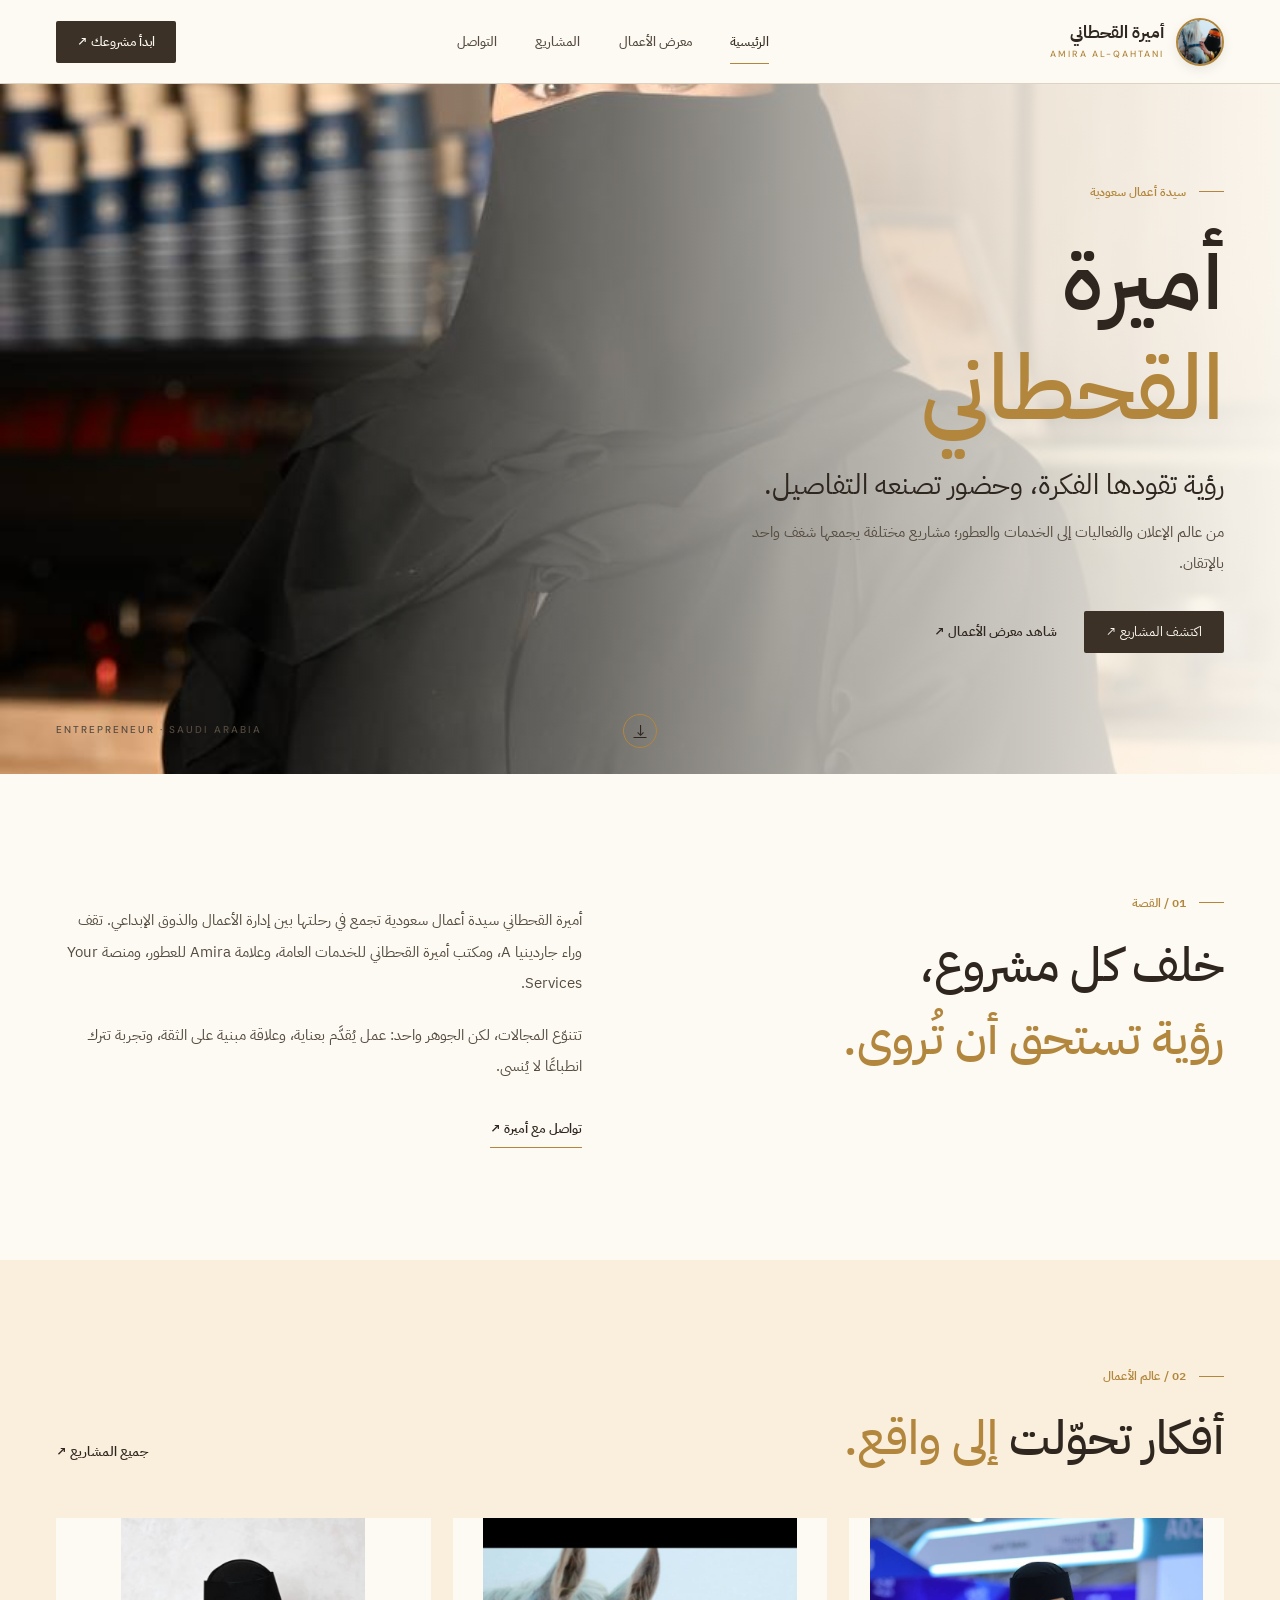
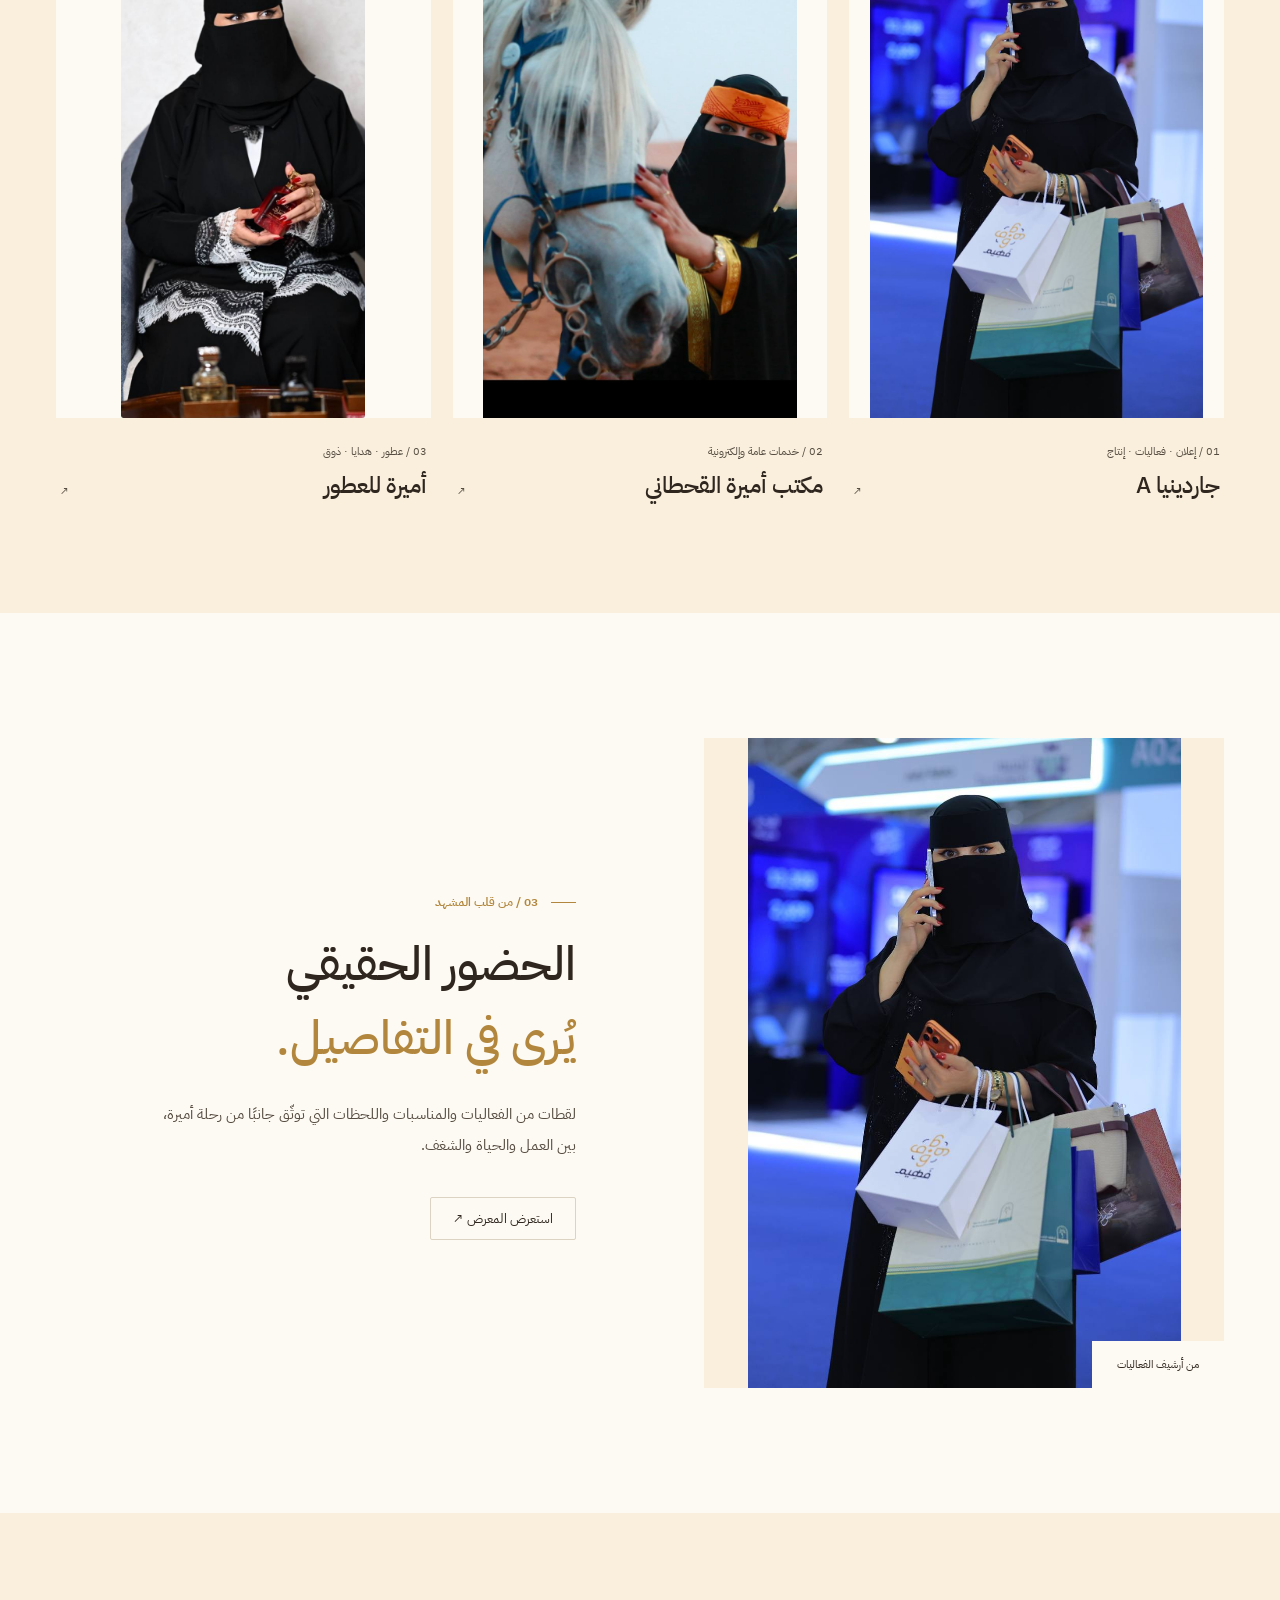
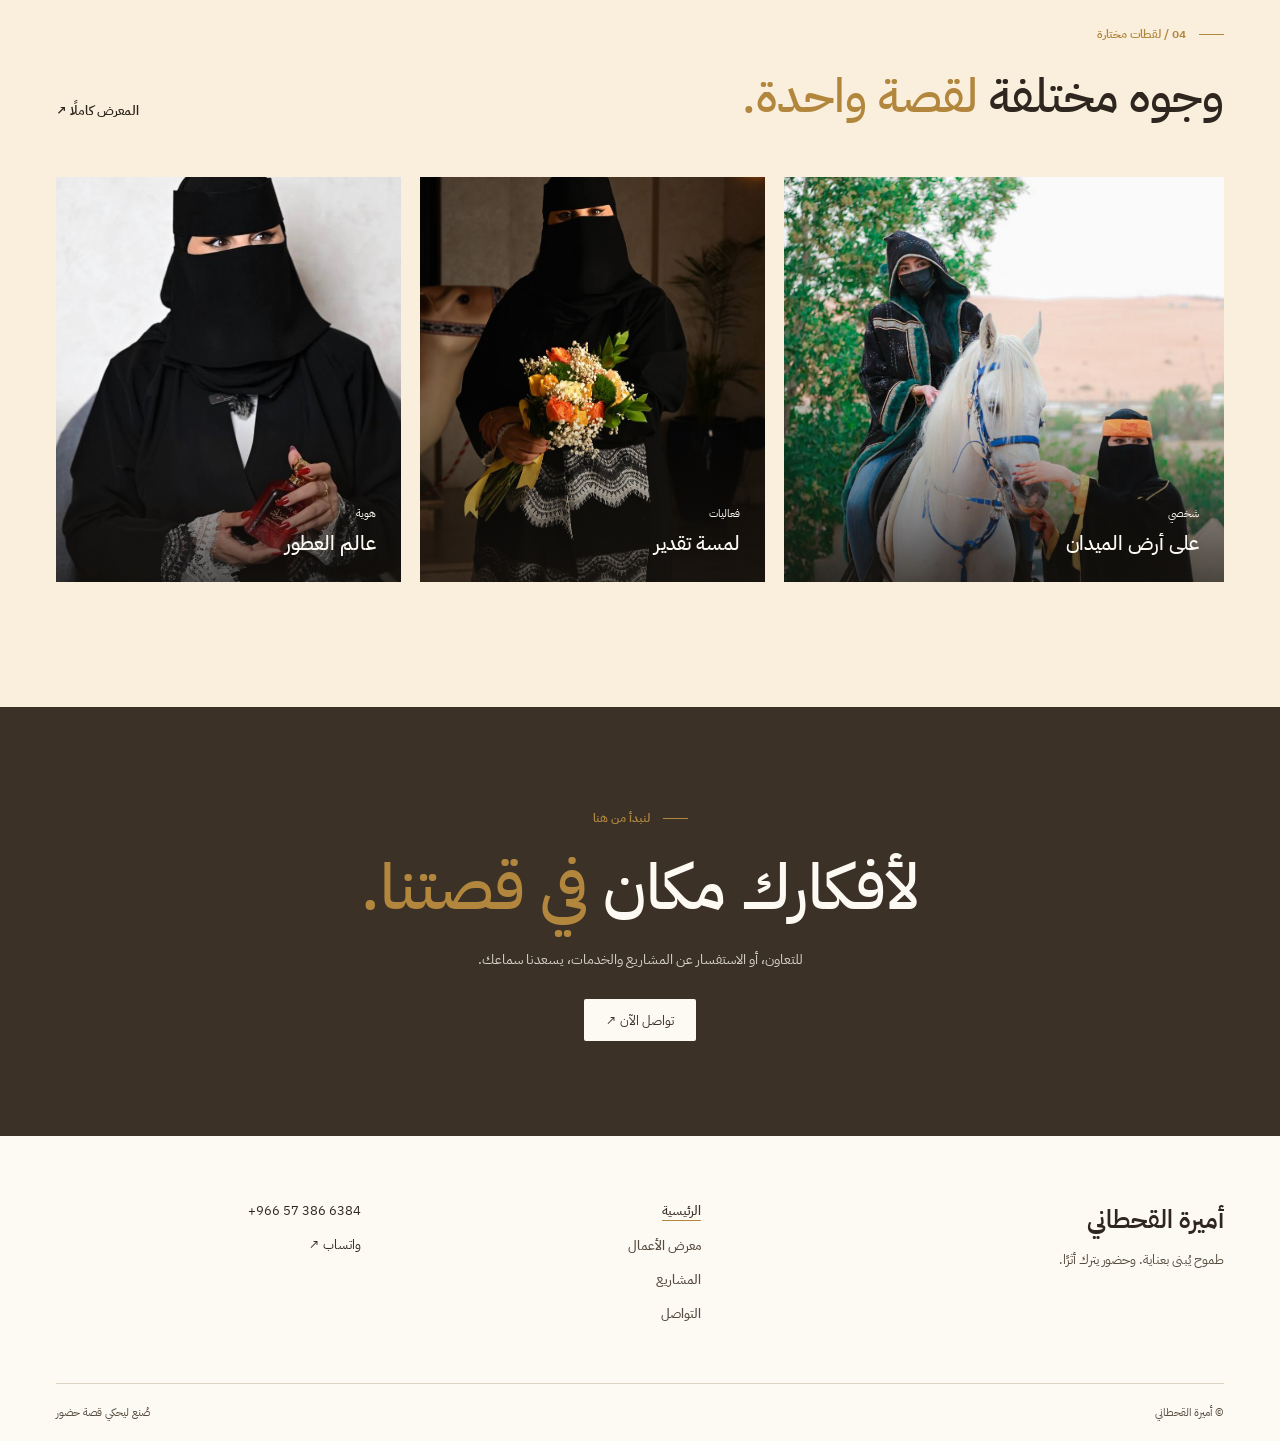
==== index.html @ 099557cc "Add files via upload" ====
<!doctype html>
<html lang="ar" dir="rtl">
 <head>
    <meta charset="utf-8">
    <meta name="viewport" content="width=device-width,initial-scale=1">
    <title>سيدة أعمال سعودية | أميرة القحطاني</title>
    <meta name="description" content="تعرّف على أميرة القحطاني ومشاريعها ومعرض أعمالها.">
    
    <!-- Open Graph / Social Media Preview Image -->
    <meta property="og:image" content="media/5911529966619268095_121.jpg">
    <meta property="og:title" content="سيدة أعمال سعودية | أميرة القحطاني">
    <meta property="og:description" content="تعرّف على أميرة القحطاني ومشاريعها ومعرض أعمالها.">
    <meta property="og:type" content="website">
    
    <!-- Twitter Card Image -->
    <meta name="twitter:card" content="summary_large_image">
    <meta name="twitter:image" content="media/5911529966619268095_121.jpg">

    <link rel="preconnect" href="https://fonts.googleapis.com">
    <link rel="preconnect" href="https://fonts.gstatic.com" crossorigin>
    <link href="https://fonts.googleapis.com/css2?family=DM+Sans:wght@400;500;600;700&family=IBM+Plex+Sans+Arabic:wght@300;400;500;600;700&display=swap" rel="stylesheet">
    <link rel="stylesheet" href="styles.css">
    <script defer src="script.js"></script>
  </head>
  <body>
    <div class="site-shell">
      <header class="site-header">
        <div class="site-header-inner wrap">
          <a class="identity" href="index.html">
            <span class="identity-photo">
              <img src="media/5911529966619268092_121.jpg" alt="أميرة القحطاني">
            </span>
            <span class="identity-name">أميرة القحطاني<small>AMIRA AL-QAHTANI</small>
            </span>
          </a>
          <nav class="desktop-nav">
            <a href="index.html" class="nav-active">الرئيسية</a>
            <a href="gallery.html" class="">معرض الأعمال</a>
            <a href="ventures.html" class="">المشاريع</a>
            <a href="contact.html" class="">التواصل</a>
          </nav>
          <a class="btn header-contact" href="contact.html">ابدأ مشروعك ↗</a>
          <button class="menu-button" aria-label="فتح القائمة">☰</button>
        </div>
        <nav class="mobile-nav">
          <a href="index.html" class="nav-active">الرئيسية</a>
          <a href="gallery.html" class="">معرض الأعمال</a>
          <a href="ventures.html" class="">المشاريع</a>
          <a href="contact.html" class="">التواصل</a>
        </nav>
      </header>
      <main>
        <section class="hero" style="background-image:linear-gradient(270deg,var(--hero-wash) 0%,var(--hero-wash-mid) 38%,transparent 78%),url('media/5911529966619268095_121.jpg');--mobile-hero-image:url('media/5911529966619268095_121.jpg')">
          <div class="wrap hero-inner">
            <div class="hero-copy">
              <span class="eyebrow">
                <span class="eyebrow-line">
                </span>سيدة أعمال سعودية</span>
                <h1>أميرة<br>
                <em>القحطاني</em>
              </h1>
              <p class="hero-intro">رؤية تقودها الفكرة، وحضور تصنعه التفاصيل.</p>
              <p class="hero-sub">من عالم الإعلان والفعاليات إلى الخدمات والعطور؛ مشاريع مختلفة يجمعها شغف واحد بالإتقان.</p>
              <div class="hero-actions">
                <a class="btn" href="ventures.html">اكتشف المشاريع ↗</a>
                <a class="text-link" href="gallery.html">شاهد معرض الأعمال ↗</a>
              </div>
            </div>
            <span class="hero-aside">ENTREPRENEUR · SAUDI ARABIA</span>
          </div>
          <a class="hero-scroll" href="#about">↓</a>
        </section>
        <section class="intro-section" id="about">
          <div class="wrap intro-grid">
            <div>
              <span class="eyebrow">
                <span class="eyebrow-line">
                </span>01 / القصة</span>
                <h2>خلف كل مشروع،<br>
                <em>رؤية تستحق أن تُروى.</em>
              </h2>
            </div>
            <div class="intro-text">
              <p>أميرة القحطاني سيدة أعمال سعودية تجمع في رحلتها بين إدارة الأعمال والذوق الإبداعي. تقف وراء جاردينيا A، ومكتب أميرة القحطاني للخدمات العامة، وعلامة Amira للعطور، ومنصة Your Services.</p>
              <p>تتنوّع المجالات، لكن الجوهر واحد: عمل يُقدَّم بعناية، وعلاقة مبنية على الثقة، وتجربة تترك انطباعًا لا يُنسى.</p>
              <a class="underlined-link" href="contact.html">تواصل مع أميرة ↗</a>
            </div>
          </div>
        </section>
        <section class="ventures-section">
          <div class="wrap">
            <div class="section-heading">
              <div>
                <span class="eyebrow">
                  <span class="eyebrow-line">
                  </span>02 / عالم الأعمال</span>
                  <h2>أفكار تحوّلت <em>إلى واقع.</em>
                  </h2>
                </div>
                <a class="text-link" href="ventures.html">جميع المشاريع ↗</a>
              </div>
              <div class="venture-grid">
                <a href="ventures.html#gardenia" class="venture-tile">
                  <div class="venture-image">
                    <img src="media/5911529966619268096_121.jpg" alt="جاردينيا A">
                  </div>
                  <div class="venture-info">
                    <span>01 / إعلان · فعاليات · إنتاج</span>
                    <h3>جاردينيا A</h3>
                    <span style="position:absolute;left:4px;bottom:3px">↗</span>
                  </div>
                </a>
                <a href="ventures.html#office" class="venture-tile">
                  <div class="venture-image">
                    <img src="media/5911529966619268092_121.jpg" alt="مكتب أميرة القحطاني">
                  </div>
                  <div class="venture-info">
                    <span>02 / خدمات عامة وإلكترونية</span>
                    <h3>مكتب أميرة القحطاني</h3>
                    <span style="position:absolute;left:4px;bottom:3px">↗</span>
                  </div>
                </a>
                <a href="ventures.html#perfume" class="venture-tile">
                  <div class="venture-image">
                    <img src="media/5911529966619268102_121.jpg" alt="أميرة للعطور">
                  </div>
                  <div class="venture-info">
                    <span>03 / عطور · هدايا · ذوق</span>
                    <h3>أميرة للعطور</h3>
                    <span style="position:absolute;left:4px;bottom:3px">↗</span>
                  </div>
                </a>
              </div>
            </div>
          </section>
          <section class="feature-section">
            <div class="wrap feature-grid">
              <div class="feature-image">
                <img src="media/5911529966619268096_121.jpg" alt="أميرة في إحدى الفعاليات">
                <span class="photo-label">من أرشيف الفعاليات</span>
              </div>
              <div class="feature-copy">
                <span class="eyebrow">
                  <span class="eyebrow-line">
                  </span>03 / من قلب المشهد</span>
                  <h2>الحضور الحقيقي<br>
                  <em>يُرى في التفاصيل.</em>
                </h2>
                <p>لقطات من الفعاليات والمناسبات واللحظات التي توثّق جانبًا من رحلة أميرة، بين العمل والحياة والشغف.</p>
                <a class="btn btn-outline" href="gallery.html">استعرض المعرض ↗</a>
              </div>
            </div>
          </section>
          <section class="moments-section">
            <div class="wrap">
              <div class="section-heading">
                <div>
                  <span class="eyebrow">
                    <span class="eyebrow-line">
                    </span>04 / لقطات مختارة</span>
                    <h2>وجوه مختلفة <em>لقصة واحدة.</em>
                    </h2>
                  </div>
                  <a class="text-link" href="gallery.html">المعرض كاملًا ↗</a>
                </div>
                <div class="moments-grid">
                  <a class="moment moment-0" href="gallery.html">
                    <img src="media/5911529966619268093_121.jpg" alt="على أرض الميدان">
                    <div>
                      <span>شخصي</span>
                      <h3>على أرض الميدان</h3>
                    </div>
                  </a>
                  <a class="moment moment-1" href="gallery.html">
                    <img src="media/5911529966619268098_121.jpg" alt="لمسة تقدير">
                    <div>
                      <span>فعاليات</span>
                      <h3>لمسة تقدير</h3>
                    </div>
                  </a>
                  <a class="moment moment-2" href="gallery.html">
                    <img src="media/5911529966619268102_121.jpg" alt="عالم العطور">
                    <div>
                      <span>هوية</span>
                      <h3>عالم العطور</h3>
                    </div>
                  </a>
                </div>
              </div>
            </section>
            <section class="closing-band">
              <div class="wrap closing-content">
                <span class="eyebrow">
                  <span class="eyebrow-line">
                  </span>لنبدأ من هنا</span>
                  <h2>لأفكارك مكان <em>في قصتنا.</em>
                  </h2>
                  <p>للتعاون، أو الاستفسار عن المشاريع والخدمات، يسعدنا سماعك.</p>
                  <a class="btn" href="contact.html">تواصل الآن ↗</a>
                </div>
              </section>
            </main>
            <footer class="site-footer">
              <div class="wrap footer-inner">
                <div>
                  <a href="index.html" class="footer-name">أميرة القحطاني</a>
                  <p>طموح يُبنى بعناية. وحضور يترك أثرًا.</p>
                </div>
                <div class="footer-links">
                  <a href="index.html" class="nav-active">الرئيسية</a>
                  <a href="gallery.html" class="">معرض الأعمال</a>
                  <a href="ventures.html" class="">المشاريع</a>
                  <a href="contact.html" class="">التواصل</a>
                </div>
                <div class="footer-contact">
                  <a href="tel:+966573866384" dir="ltr">+966 57 386 6384</a>
                  <a href="https://wa.me/966573866384">واتساب ↗</a>
                </div>
              </div>
              <div class="wrap footer-bottom">
                <span>© أميرة القحطاني</span>
                <span>صُنع ليحكي قصة حضور</span>
              </div>
            </footer>
          </div>
        </body>
      </html>
---- styles.css ----
:root { --font-sans: "IBM Plex Sans Arabic", sans-serif; --font-latin: "DM Sans", sans-serif; --color-border: var(--border); --color-background: var(--background); --color-foreground: var(--foreground); }
:root {
  --radius: 0.25rem;
  --ivory: oklch(0.985 0.01 85);
  --sand: oklch(0.955 0.027 84);
  --ink-soft: oklch(0.42 0.022 70);
  --gold: oklch(0.65 0.105 78);
  --hero-wash: oklch(0.982 0.012 85 / 96%);
  --hero-wash-mid: oklch(0.982 0.012 85 / 64%);
  --background: oklch(0.985 0.01 85);
  --foreground: oklch(0.28 0.018 70);
  --card: oklch(1 0 0);
  --card-foreground: oklch(0.129 0.042 264.695);
  --popover: oklch(1 0 0);
  --popover-foreground: oklch(0.129 0.042 264.695);
  --primary: oklch(0.32 0.022 67);
  --primary-foreground: oklch(0.985 0.01 85);
  --secondary: oklch(0.968 0.007 247.896);
  --secondary-foreground: oklch(0.208 0.042 265.755);
  --muted: oklch(0.968 0.007 247.896);
  --muted-foreground: oklch(0.52 0.019 72);
  --accent: oklch(0.968 0.007 247.896);
  --accent-foreground: oklch(0.208 0.042 265.755);
  --destructive: oklch(0.577 0.245 27.325);
  --destructive-foreground: oklch(0.984 0.003 247.858);
  --border: oklch(0.87 0.025 83);
  --input: oklch(0.87 0.025 83);
  --ring: oklch(0.65 0.105 78);
  --chart-1: oklch(0.646 0.222 41.116);
  --chart-2: oklch(0.6 0.118 184.704);
  --chart-3: oklch(0.398 0.07 227.392);
  --chart-4: oklch(0.828 0.189 84.429);
  --chart-5: oklch(0.769 0.188 70.08);
  --sidebar: oklch(0.984 0.003 247.858);
  --sidebar-foreground: oklch(0.129 0.042 264.695);
  --sidebar-primary: oklch(0.208 0.042 265.755);
  --sidebar-primary-foreground: oklch(0.984 0.003 247.858);
  --sidebar-accent: oklch(0.968 0.007 247.896);
  --sidebar-accent-foreground: oklch(0.208 0.042 265.755);
  --sidebar-border: oklch(0.929 0.013 255.508);
  --sidebar-ring: oklch(0.704 0.04 256.788);
}

body { background: var(--background); color: var(--foreground); font-family: "IBM Plex Sans Arabic", sans-serif; }
html { scroll-behavior: smooth; }
body { margin: 0; }
button, input, select, textarea { font: inherit; }
button { cursor: pointer; }
::selection { background: var(--gold); color: var(--ivory); }
.site-shell { overflow: clip; }
.wrap { width: min(1320px, calc(100% - 112px)); margin-inline: auto; }
.site-header { height: 84px; position: relative; z-index: 20; background: var(--ivory); border-bottom: 1px solid var(--border); }
.site-header-inner { height: 100%; display: flex; align-items: center; justify-content: space-between; gap: 34px; }
.identity { display: inline-flex; align-items: center; gap: 12px; text-decoration: none; color: var(--foreground); flex: none; }

/* تم تعديل الشعار هنا ليكون واضحاً ومتناسقاً */
.identity-photo { width: 48px; height: 48px; overflow: hidden; border-radius: 50%; border: 2px solid var(--gold); background: var(--ivory); box-shadow: 0 4px 12px rgba(0,0,0,0.08); flex-shrink: 0; display: flex; align-items: center; justify-content: center; }
.identity-photo img { width: 100%; height: 100%; object-fit: cover; object-position: center; transform: none; }

.identity-name { font-size: 17px; font-weight: 700; line-height: 1.2; }
.identity-name small { display: block; margin-top: 4px; direction: ltr; text-align: right; color: var(--gold); font: 500 9px var(--font-latin); letter-spacing: 2px; }
.desktop-nav { display: flex; align-items: center; gap: clamp(18px, 3vw, 45px); height: 100%; }
.desktop-nav a, .footer-links a { text-decoration: none; color: var(--ink-soft); font-size: 13px; font-weight: 500; transition: color .2s; }
.desktop-nav a:hover, .desktop-nav .nav-active, .footer-links a:hover { color: var(--primary); }
.desktop-nav .nav-active { border-bottom: 1px solid var(--gold); padding-block: 12px; }
.site-header .header-contact, .hero-actions .bg-primary, .closing-content .bg-primary, .submit-button { border-radius: 2px; box-shadow: none; min-height: 42px; padding-inline: 21px; font-weight: 500; }
.menu-button { display: none; }
.hero { min-height: min(690px, calc(100svh - 84px)); background-color: var(--sand); background-size: cover; background-position: center 29%; position: relative; }
.hero-inner { min-height: inherit; display: flex; align-items: center; position: relative; }
.hero-copy { width: min(610px, 56%); padding: 65px 0 95px; }
.eyebrow { display: inline-flex; align-items: center; gap: 13px; color: var(--gold); font-size: 12px; font-weight: 600; }
.eyebrow-line { width: 25px; height: 1px; background: var(--gold); }
h1,h2,h3,p { margin-top: 0; }
h1,h2 { font-weight: 500; letter-spacing: 0; }
em { font-style: normal; color: var(--gold); }
.hero h1 { font-size: clamp(62px, 7vw, 108px); line-height: 1.23; margin: 23px 0 18px; font-weight: 500; }
.hero-intro { font-size: clamp(20px, 2.2vw, 31px); line-height: 1.6; margin-bottom: 10px; }
.hero-sub { max-width: 490px; font-size: 15px; line-height: 2.1; color: var(--ink-soft); }
.hero-actions { display: flex; align-items: center; flex-wrap: wrap; gap: 27px; margin-top: 31px; }
.text-link, .underlined-link { display: inline-flex; align-items: center; gap: 9px; color: var(--foreground); text-decoration: none; font-size: 13px; font-weight: 600; }
.text-link:hover, .underlined-link:hover { color: var(--gold); }
.underlined-link { border-bottom: 1px solid var(--gold); padding-bottom: 9px; }
.hero-aside { position: absolute; bottom: 38px; left: 0; color: var(--ink-soft); font: 500 10px var(--font-latin); letter-spacing: 2px; }
.hero-scroll { position: absolute; right: 50%; transform: translateX(50%); bottom: 26px; color: var(--foreground); display: grid; place-items: center; width: 34px; height: 34px; border: 1px solid var(--gold); border-radius: 50%; }
.intro-section { padding: 112px 0; background: var(--ivory); }
.intro-grid { display: grid; grid-template-columns: 1fr 1fr; gap: 10%; }
.intro-grid h2, .section-heading h2, .feature-copy h2, .video-grid h2, .contact-info h2, .booking-panel h2 { font-size: clamp(33px, 3.7vw, 55px); line-height: 1.55; margin: 17px 0 0; }
.intro-text { padding-top: 19px; }
.intro-text p, .feature-copy p, .video-grid p, .contact-info > p { color: var(--ink-soft); line-height: 2.1; font-size: 15px; margin-bottom: 20px; }
.intro-text .underlined-link { margin-top: 16px; }
.ventures-section { background: var(--sand); padding: 100px 0 110px; }
.section-heading { display: flex; align-items: end; justify-content: space-between; gap: 25px; margin-bottom: 43px; }
.section-heading h2 { margin-bottom: 0; }
.section-heading > .text-link { margin-bottom: 14px; white-space: nowrap; }
.venture-grid { display: grid; grid-template-columns: repeat(3,1fr); gap: 22px; }
.venture-tile { min-width: 0; text-decoration: none; color: var(--foreground); }
/* تعديل مقاسات صور المشاريع لتكون أطول وتظهر بالكامل بدون قص */
.venture-image { aspect-ratio: 3 / 4; width: 100%; overflow: hidden; background: var(--ivory); }

.venture-image img, .moment img, .gallery-item img, .venture-row-image img { width: 100%; height: 100%; object-fit: contain; background-color: var(--ivory); transition: transform .5s ease; }
.venture-tile:hover img, .moment:hover img, .gallery-item:hover img { transform: scale(1.045); }
.venture-tile:nth-child(2) img { object-position: center; }
.venture-tile:nth-child(3) img { object-position: center; }
.venture-info { position: relative; padding: 20px 4px 0; }
.venture-info span { color: var(--ink-soft); font-size: 11px; }
.venture-info h3 { margin: 6px 0 0; font-size: 23px; font-weight: 500; }
.venture-info svg { position: absolute; left: 4px; bottom: 3px; color: var(--gold); }
.feature-section { background: var(--ivory); padding: 125px 0; }
.feature-grid { display: grid; grid-template-columns: 1fr 1fr; gap: 11%; align-items: center; }
.feature-image { width: 100%; aspect-ratio: 4 / 5; position: relative; background: var(--sand); overflow: hidden; }
.feature-image img { width: 100%; height: 100%; object-fit: contain; background-color: var(--sand); }
.photo-label { position: absolute; bottom: 0; right: 0; background: var(--ivory); padding: 15px 25px; font-size: 11px; z-index: 2; }
.feature-copy p { max-width: 420px; margin: 24px 0 35px; }
.feature-copy .border-input, .venture-actions .border-input { border-radius: 2px; box-shadow: none; }
.moments-section { padding: 105px 0 125px; background: var(--sand); }
.moments-grid { display: grid; grid-template-columns: 1.15fr .9fr .9fr; gap: 19px; }
.moment { height: 405px; position: relative; display: block; overflow: hidden; background: var(--ivory); color: var(--primary-foreground); }
.moment::after { content: ""; position: absolute; inset: 55% 0 0; background: linear-gradient(transparent, oklch(0.19 0.01 70 / 72%)); }
.moment img { object-fit: cover; object-position: center 22%; }
.moment-0 img { object-position: center; }
.moment-2 img { object-position: center 25%; }
.moment div { position: absolute; bottom: 24px; right: 25px; z-index: 1; }
.moment span { font-size: 11px; }
.moment h3 { font-size: 20px; font-weight: 500; margin: 4px 0 0; }
.closing-band { padding: 95px 0; background: var(--primary); color: var(--primary-foreground); text-align: center; }
.closing-content h2 { font-size: clamp(38px, 5vw, 70px); font-weight: 500; margin: 13px 0; }
.closing-content p { font-size: 14px; opacity: .8; margin-bottom: 29px; }
.closing-content .bg-primary { background: var(--ivory); color: var(--primary); }
.site-footer { background: var(--ivory); padding-top: 65px; }
.footer-inner { display: grid; grid-template-columns: 1.6fr 1fr 1fr; gap: 35px; padding-bottom: 60px; }
.footer-name { font-size: 25px; font-weight: 600; color: var(--foreground); text-decoration: none; }
.footer-inner p { color: var(--ink-soft); font-size: 13px; margin: 12px 0 0; }
.footer-links, .footer-contact { display: flex; flex-direction: column; align-items: flex-start; gap: 15px; }
.footer-contact a { color: var(--foreground); text-decoration: none; display: inline-flex; align-items: center; gap: 6px; font-size: 13px; }
.footer-bottom { display: flex; justify-content: space-between; border-top: 1px solid var(--border); padding: 20px 0; font-size: 11px; color: var(--ink-soft); }
.page-heading { padding-top: 90px; padding-bottom: 64px; border-bottom: 1px solid var(--border); }
.page-heading h1 { font-size: clamp(46px, 5.2vw, 78px); line-height: 1.4; margin: 14px 0 8px; }
.page-heading p { font-size: 15px; color: var(--ink-soft); max-width: 720px; line-height: 1.9; margin: 0; }
.gallery-section { padding-top: 38px; padding-bottom: 105px; }
.filters { display: flex; gap: 8px; margin-bottom: 30px; flex-wrap: wrap; }
.filters button { border-radius: 2px; box-shadow: none; min-width: 72px; }
.gallery-grid { display: grid; grid-template-columns: repeat(3,minmax(0,1fr)); gap: 18px; }
.gallery-item { position: relative; display: block; padding: 0; height: 410px; border-radius: 0; overflow: hidden; background: var(--sand); white-space: normal; }
.gallery-item-0, .gallery-item-4 { height: 490px; }
.gallery-item img { object-fit: cover; object-position: center 22%; }
.gallery-item:hover { background: var(--sand); }
.gallery-caption { position: absolute; bottom: 0; right: 0; left: 0; padding: 34px 22px 20px; text-align: right; background: linear-gradient(transparent, oklch(0.19 0.01 70 / 78%)); color: var(--primary-foreground); display: flex; flex-direction: column; gap: 4px; }
.gallery-caption small { font-size: 11px; }
.gallery-caption strong { font-size: 18px; font-weight: 500; }
.video-section { padding: 95px 0; background: var(--sand); }
.video-grid { display: grid; grid-template-columns: .8fr 1.2fr; gap: 10%; align-items: center; }
.video-grid p { margin-top: 20px; }
.video-grid video { width: 100%; max-height: 520px; background: var(--primary); object-fit: contain; }
.video-tag { display: inline-flex; align-items: center; gap: 8px; font-size: 12px; color: var(--gold); }
.lightbox { position: fixed; inset: 0; z-index: 100; background: oklch(0.14 0.01 70 / 94%); display: grid; place-items: center; padding: 38px; }
.lightbox-close { position: absolute; top: 25px; left: 25px; color: var(--ivory); }
.lightbox-content { max-width: min(100%, 1080px); display: flex; align-items: center; gap: 30px; color: var(--ivory); }
.lightbox-content img { max-height: 80vh; max-width: 70%; object-fit: contain; }
.lightbox-content div { width: 230px; }
.lightbox-content span { color: var(--gold); font-size: 12px; }
.lightbox-content h2 { font-size: 25px; margin: 10px 0; }
.lightbox-content p { font-size: 13px; line-height: 1.9; }
.venture-list { padding-top: 30px; padding-bottom: 100px; }
.venture-row { display: grid; grid-template-columns: 1fr 1fr; gap: 9%; align-items: center; padding: 65px 0; border-bottom: 1px solid var(--border); scroll-margin-top: 100px; }
.venture-row:nth-child(even) .venture-row-image { order: 2; }
.venture-row-image { height: 480px; overflow: hidden; background: var(--sand); }
.venture-row-image img { object-fit: cover; object-position: center 24%; }
.venture-row:nth-child(2) img { object-position: top; }
.venture-number { color: var(--gold); font: 600 11px var(--font-latin); letter-spacing: 1px; display: block; margin-bottom: 35px; }
.venture-category { font-size: 12px; color: var(--ink-soft); }
.venture-row h2 { font-size: clamp(35px,4vw,57px); line-height: 1.4; margin: 10px 0 16px; }
.venture-row p { font-size: 15px; line-height: 2.1; color: var(--ink-soft); max-width: 510px; }
.venture-actions { display: flex; flex-wrap: wrap; gap: 10px; margin-top: 30px; }
.contact-section { padding-top: 80px; padding-bottom: 125px; display: grid; grid-template-columns: 1fr 1fr; gap: 12%; }
.contact-info > p { margin-top: 20px; }
.contact-methods { margin-top: 45px; border-top: 1px solid var(--border); }
.contact-methods a { display: flex; align-items: center; gap: 16px; border-bottom: 1px solid var(--border); padding: 19px 0; color: var(--foreground); text-decoration: none; }
.contact-methods a > svg:first-child { color: var(--gold); width: 21px; }
.contact-methods a > svg:last-child { margin-right: auto; color: var(--gold); width: 18px; }
.contact-methods span { font-size: 14px; }
.contact-methods small { display: block; color: var(--ink-soft); font-size: 12px; margin-top: 3px; text-align: right; }
.social-note { margin-top: 48px; }
.contact-qr { display: flex; align-items: center; gap: 20px; margin-top: 30px; color: var(--foreground); text-decoration: none; font-size: 12px; }
.contact-qr img { width: 106px; height: 106px; object-fit: contain; border: 1px solid var(--border); }
.social-note h3 { font-size: 18px; margin-bottom: 8px; }
.social-note p { font-size: 12px; line-height: 1.9; color: var(--ink-soft); max-width: 390px; }
.social-labels { display: flex; flex-wrap: wrap; gap: 15px; color: var(--ink-soft); font-size: 12px; }
.social-labels span { display: inline-flex; align-items: center; gap: 5px; }
.booking-panel { background: var(--sand); padding: 45px; align-self: start; }
.booking-panel h2 { margin-bottom: 24px; font-size: clamp(32px,3vw,45px); }
.booking-panel form { display: flex; flex-direction: column; gap: 18px; }
.booking-panel label { display: flex; flex-direction: column; gap: 7px; font-size: 12px; font-weight: 600; }
.booking-panel input, .booking-panel select, .booking-panel textarea { background: var(--ivory); width: 100%; border: 1px solid var(--border); border-radius: 2px; color: var(--foreground); outline: none; padding: 13px 15px; font-size: 13px; }
.booking-panel input:focus, .booking-panel select:focus, .booking-panel textarea:focus { border-color: var(--gold); }
.booking-panel input::placeholder, .booking-panel textarea::placeholder { color: var(--muted-foreground); }
.submit-button { width: 100%; margin-top: 4px; }
.form-confirm { font-size: 12px; color: var(--foreground); line-height: 1.8; }
@media (max-width: 900px) {
  .wrap { width: min(100% - 48px, 700px); }
  .desktop-nav, .site-header .header-contact { display: none; }
  .menu-button { display: inline-flex; }
  .mobile-nav { position: absolute; top: 84px; right: 0; left: 0; display: flex; flex-direction: column; padding: 18px 24px; background: var(--ivory); box-shadow: 0 15px 25px oklch(0.28 0.018 70 / 10%); }
  .mobile-nav a { padding: 12px; text-decoration: none; color: var(--foreground); border-bottom: 1px solid var(--border); }
  .hero { min-height: 650px; background-position: 57% center; }
  .hero-copy { width: min(520px, 70%); }
  .intro-grid, .feature-grid, .contact-section, .video-grid { gap: 40px; }
  .venture-grid { gap: 14px; }
  .venture-info h3 { font-size: 18px; }
  .feature-image { aspect-ratio: 4 / 5; }
  .moments-grid { gap: 12px; }
  .moment { height: 290px; }
  .venture-row-image { height: 380px; }
}
@media (max-width: 640px) {
  .wrap { width: calc(100% - 40px); }
  .site-header { height: 68px; }
  .mobile-nav { top: 68px; }
  .identity-photo { width: 38px; height: 38px; }
  .identity-name { font-size: 14px; }
  .hero { min-height: min(730px, calc(100svh - 68px)); background-position: 58% center; }
  .hero { background-image: linear-gradient(0deg, var(--hero-wash) 0%, var(--hero-wash-mid) 38%, transparent 85%), var(--mobile-hero-image) !important; }
  .hero-inner { align-items: end; }
  .hero-copy { width: 100%; padding: 220px 0 75px; }
  .hero h1 { font-size: clamp(52px, 15vw, 78px); line-height: 1.14; margin-top: 13px; }
  .hero-intro { font-size: 18px; }
  .hero-sub { font-size: 13px; max-width: 330px; }
  .hero-actions { gap: 17px; margin-top: 19px; }
  .hero-actions .text-link { font-size: 12px; }
  .hero-aside { display: none; }
  .hero-scroll { display: none; }
  .intro-section, .ventures-section, .feature-section, .moments-section { padding: 65px 0; }
  .intro-grid, .feature-grid, .contact-section, .video-grid, .venture-row { grid-template-columns: 1fr; }
  .intro-grid { gap: 20px; }
  .intro-text { padding-top: 0; }
  .section-heading { align-items: start; flex-direction: column; gap: 10px; margin-bottom: 28px; }
  .section-heading > .text-link { margin: 0; }
  .venture-grid { grid-template-columns: 1fr; gap: 32px; }
  .venture-image { aspect-ratio: 4 / 5; }
  .feature-grid { gap: 35px; }
  .feature-image { aspect-ratio: 4 / 5; }
  .moments-grid { grid-template-columns: 1fr 1fr; }
  .moment { height: 230px; }
  .moment-0 { grid-column: span 2; height: 320px; }
  .moment div { bottom: 14px; right: 15px; }
  .moment h3 { font-size: 15px; }
  .closing-band { padding: 65px 0; }
  .footer-inner { grid-template-columns: 1fr 1fr; gap: 32px; padding-bottom: 35px; }
  .footer-inner > div:first-child { grid-column: span 2; }
  .page-heading { padding-top: 60px; padding-bottom: 45px; }
  .page-heading h1 { font-size: 43px; }
  .gallery-section { padding-bottom: 65px; }
  .gallery-grid { grid-template-columns: 1fr 1fr; gap: 9px; }
  .gallery-item, .gallery-item-0, .gallery-item-4 { height: 260px; }
  .gallery-caption { padding: 22px 10px 11px; }
  .gallery-caption strong { font-size: 13px; }
  .video-section { padding: 65px 0; }
  .video-grid { gap: 24px; }
  .venture-list { padding-bottom: 65px; }
  .venture-row { gap: 27px; padding: 37px 0; }
  .venture-row:nth-child(even) .venture-row-image { order: 0; }
  .venture-row-image { height: 330px; }
  .venture-number { margin-bottom: 17px; }
  .contact-section { gap: 50px; padding-top: 55px; padding-bottom: 70px; }
  .booking-panel { padding: 25px 20px; }
  .lightbox { padding: 50px 15px 20px; }
  .lightbox-content { flex-direction: column; gap: 15px; }
  .lightbox-content img { max-width: 100%; max-height: 66vh; }
  .lightbox-content div { width: 100%; }
}
@media (prefers-reduced-motion: reduce) { html { scroll-behavior: auto; } .venture-image img, .moment img, .gallery-item img { transition: none; } }

*{box-sizing:border-box} a{color:inherit} .btn{display:inline-flex;align-items:center;justify-content:center;gap:8px;min-height:42px;padding:11px 22px;background:var(--primary);color:var(--primary-foreground);text-decoration:none;border-radius:2px;font-size:13px} .btn-outline{background:transparent;border:1px solid var(--border);color:var(--foreground)} .closing-band .btn{background:var(--ivory);color:var(--primary)} .nav-active{color:var(--primary)!important;border-bottom:1px solid var(--gold)} .gallery-item{border:0;cursor:pointer;text-align:right} .mobile-nav{display:none} .menu-button{border:0;background:none;font-size:24px;color:var(--foreground)} .filters button{border:0;padding:8px 16px;cursor:pointer;background:transparent;color:var(--foreground)} .filters button.active{background:var(--primary);color:var(--ivory)} .booking-panel button{border:0;cursor:pointer} .venture-row:nth-child(even) .venture-row-image{order:2} .venture-row-image img{object-fit:cover} @media(max-width:900px){.mobile-nav.open{display:flex}} @media(max-width:640px){.venture-row:nth-child(even) .venture-row-image{order:0}}

.lightbox[hidden], .gallery-item[hidden], .form-confirm[hidden] { display: none !important; }
@media (max-width: 640px) { .mobile-nav:not(.open) { display:none; } }
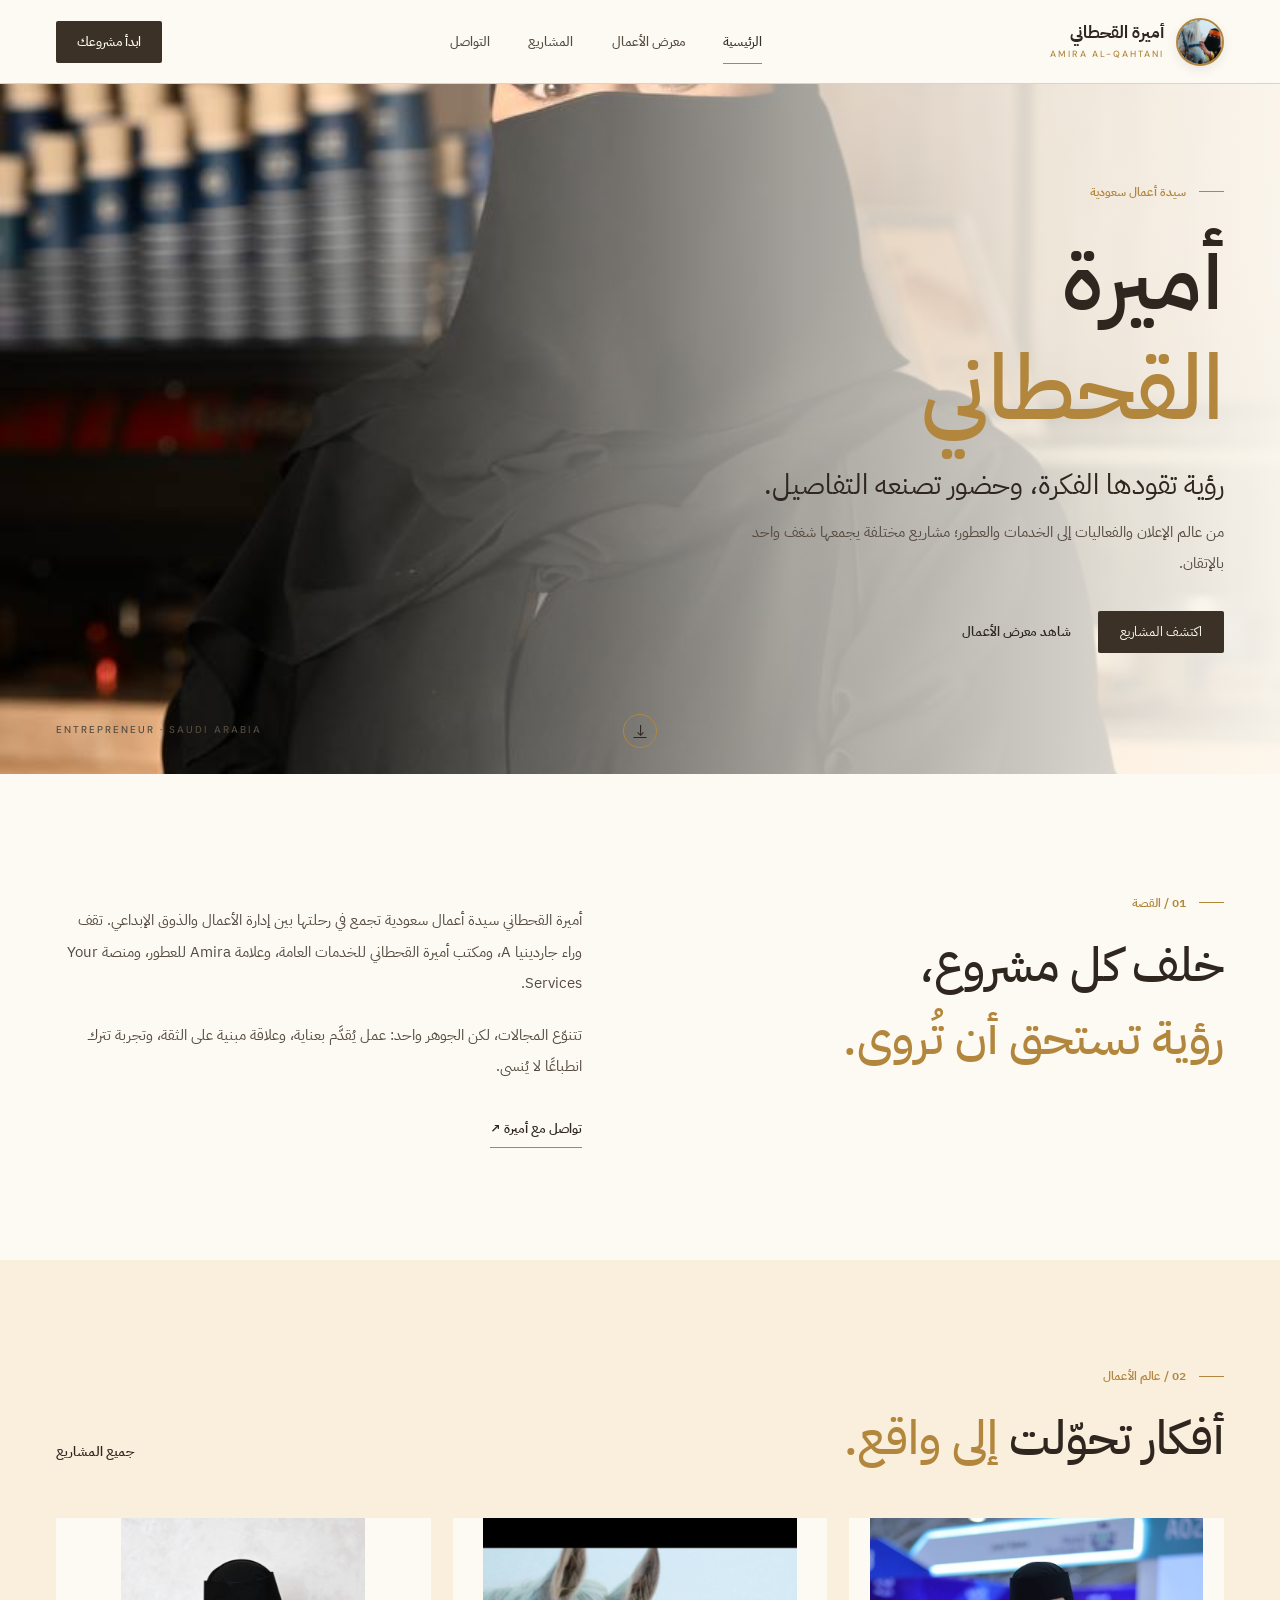
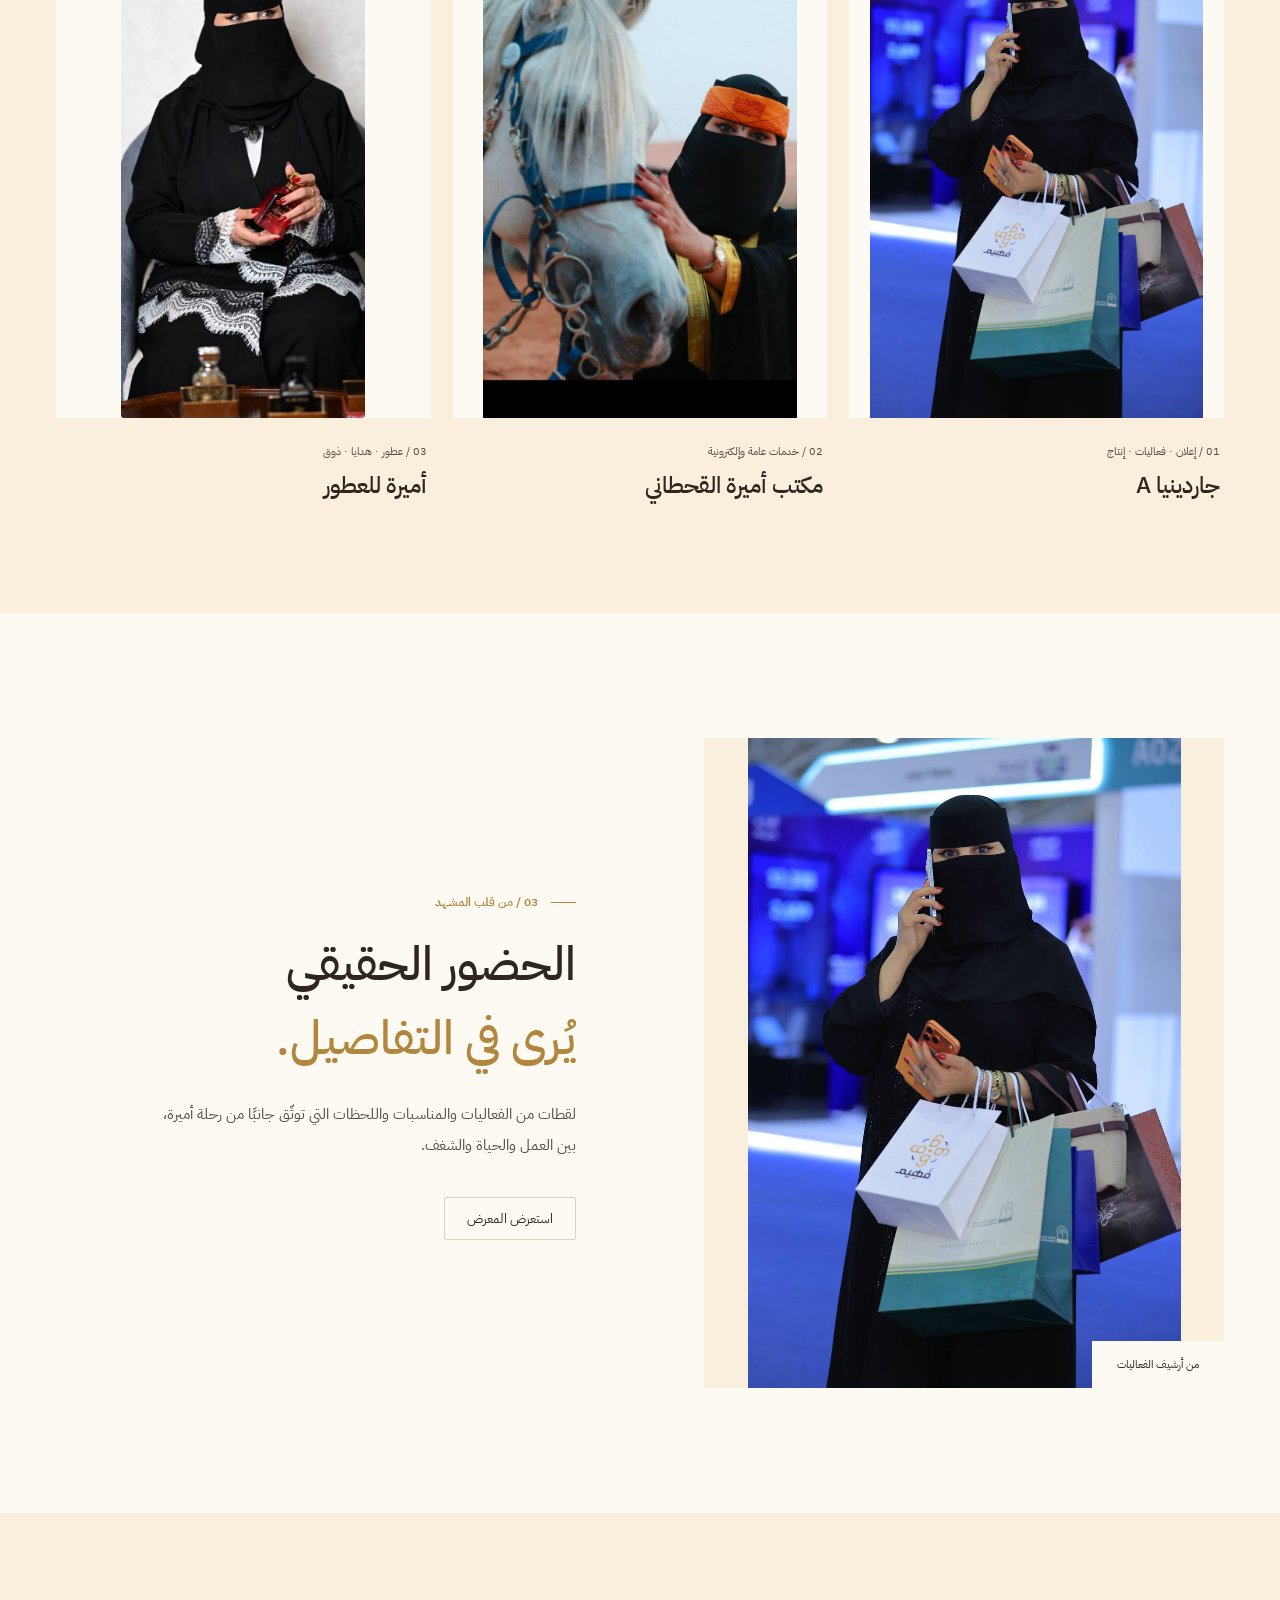
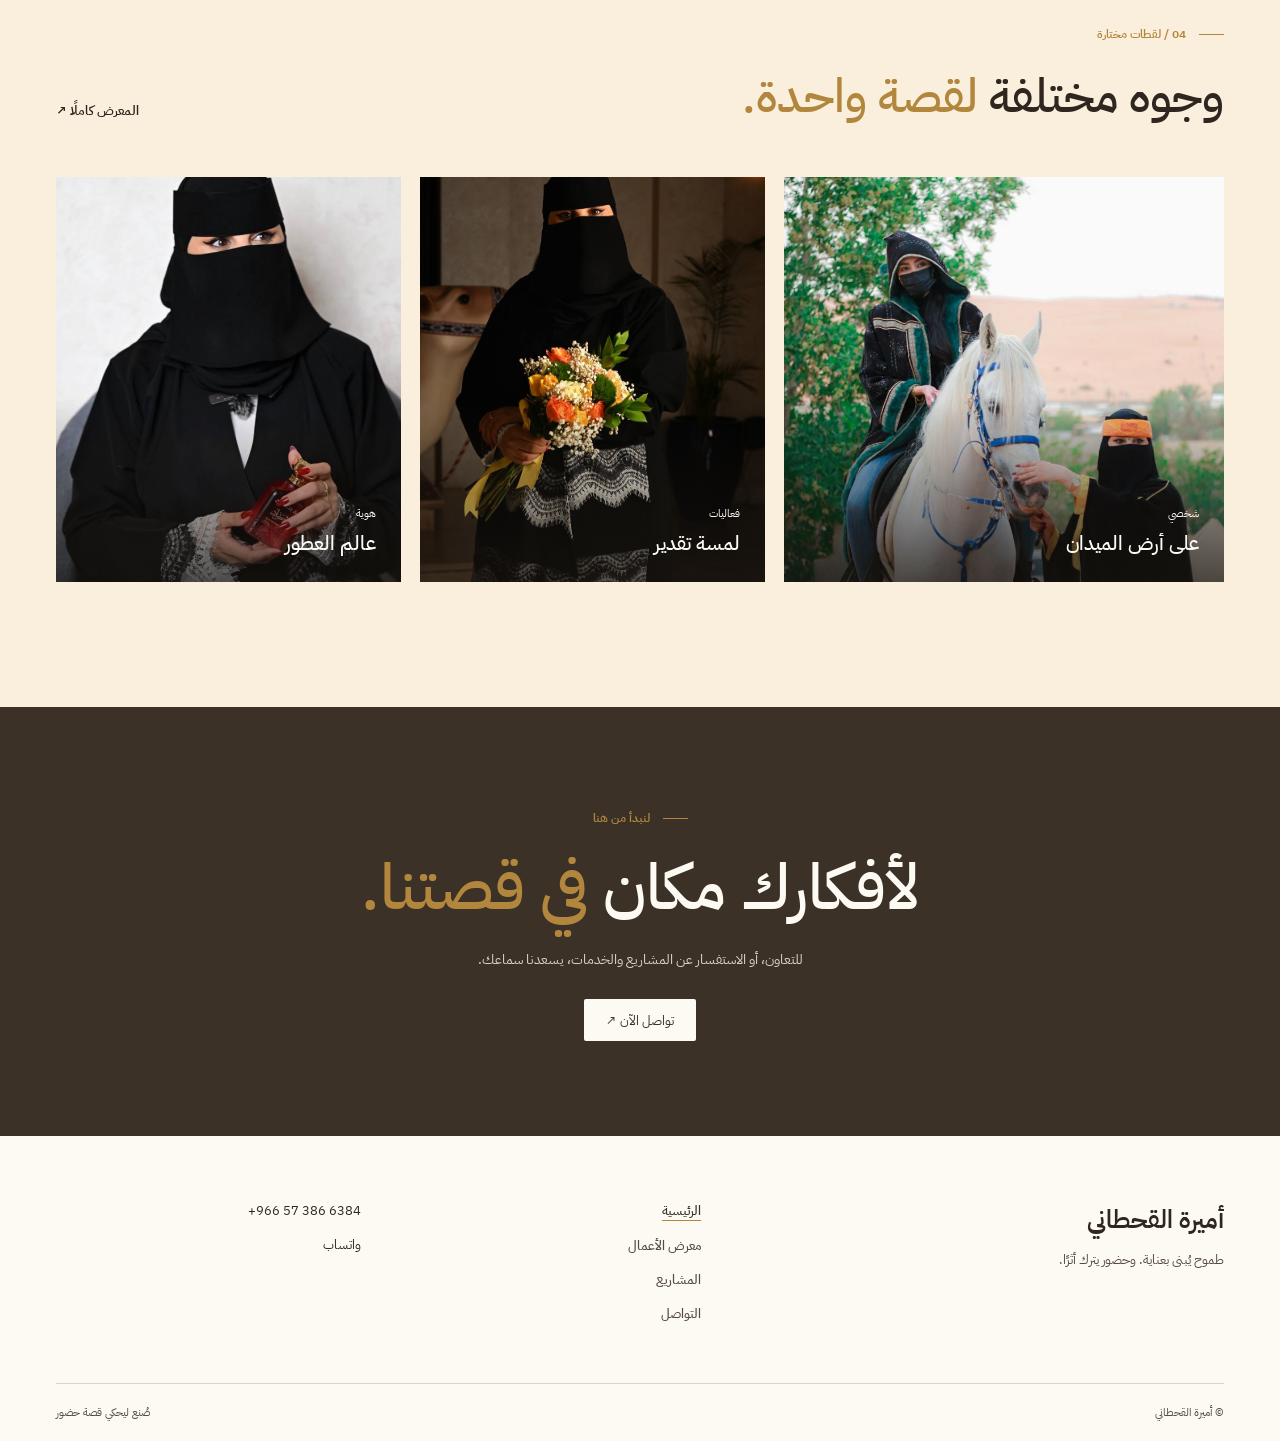
==== commit 26325e1a: "Update index.html" ====
--- a/index.html
+++ b/index.html
@@ -39,7 +39,7 @@
             <a href="ventures.html" class="">المشاريع</a>
             <a href="contact.html" class="">التواصل</a>
           </nav>
-          <a class="btn header-contact" href="contact.html">ابدأ مشروعك ↗</a>
+          <a class="btn header-contact" href="contact.html">ابدأ مشروعك </a>
           <button class="menu-button" aria-label="فتح القائمة">☰</button>
         </div>
         <nav class="mobile-nav">
@@ -62,8 +62,8 @@
               <p class="hero-intro">رؤية تقودها الفكرة، وحضور تصنعه التفاصيل.</p>
               <p class="hero-sub">من عالم الإعلان والفعاليات إلى الخدمات والعطور؛ مشاريع مختلفة يجمعها شغف واحد بالإتقان.</p>
               <div class="hero-actions">
-                <a class="btn" href="ventures.html">اكتشف المشاريع ↗</a>
-                <a class="text-link" href="gallery.html">شاهد معرض الأعمال ↗</a>
+                <a class="btn" href="ventures.html">اكتشف المشاريع </a>
+                <a class="text-link" href="gallery.html">شاهد معرض الأعمال </a>
               </div>
             </div>
             <span class="hero-aside">ENTREPRENEUR · SAUDI ARABIA</span>
@@ -97,7 +97,7 @@
                   <h2>أفكار تحوّلت <em>إلى واقع.</em>
                   </h2>
                 </div>
-                <a class="text-link" href="ventures.html">جميع المشاريع ↗</a>
+                <a class="text-link" href="ventures.html">جميع المشاريع </a>
               </div>
               <div class="venture-grid">
                 <a href="ventures.html#gardenia" class="venture-tile">
@@ -107,7 +107,7 @@
                   <div class="venture-info">
                     <span>01 / إعلان · فعاليات · إنتاج</span>
                     <h3>جاردينيا A</h3>
-                    <span style="position:absolute;left:4px;bottom:3px">↗</span>
+                    <span style="position:absolute;left:4px;bottom:3px"></span>
                   </div>
                 </a>
                 <a href="ventures.html#office" class="venture-tile">
@@ -117,7 +117,7 @@
                   <div class="venture-info">
                     <span>02 / خدمات عامة وإلكترونية</span>
                     <h3>مكتب أميرة القحطاني</h3>
-                    <span style="position:absolute;left:4px;bottom:3px">↗</span>
+                    <span style="position:absolute;left:4px;bottom:3px"></span>
                   </div>
                 </a>
                 <a href="ventures.html#perfume" class="venture-tile">
@@ -127,7 +127,7 @@
                   <div class="venture-info">
                     <span>03 / عطور · هدايا · ذوق</span>
                     <h3>أميرة للعطور</h3>
-                    <span style="position:absolute;left:4px;bottom:3px">↗</span>
+                    <span style="position:absolute;left:4px;bottom:3px"></span>
                   </div>
                 </a>
               </div>
@@ -147,7 +147,7 @@
                   <em>يُرى في التفاصيل.</em>
                 </h2>
                 <p>لقطات من الفعاليات والمناسبات واللحظات التي توثّق جانبًا من رحلة أميرة، بين العمل والحياة والشغف.</p>
-                <a class="btn btn-outline" href="gallery.html">استعرض المعرض ↗</a>
+                <a class="btn btn-outline" href="gallery.html">استعرض المعرض </a>
               </div>
             </div>
           </section>
@@ -214,7 +214,7 @@
                 </div>
                 <div class="footer-contact">
                   <a href="tel:+966573866384" dir="ltr">+966 57 386 6384</a>
-                  <a href="https://wa.me/966573866384">واتساب ↗</a>
+                  <a href="https://wa.me/966573866384">واتساب </a>
                 </div>
               </div>
               <div class="wrap footer-bottom">
@@ -224,4 +224,4 @@
             </footer>
           </div>
         </body>
-      </html>+      </html>
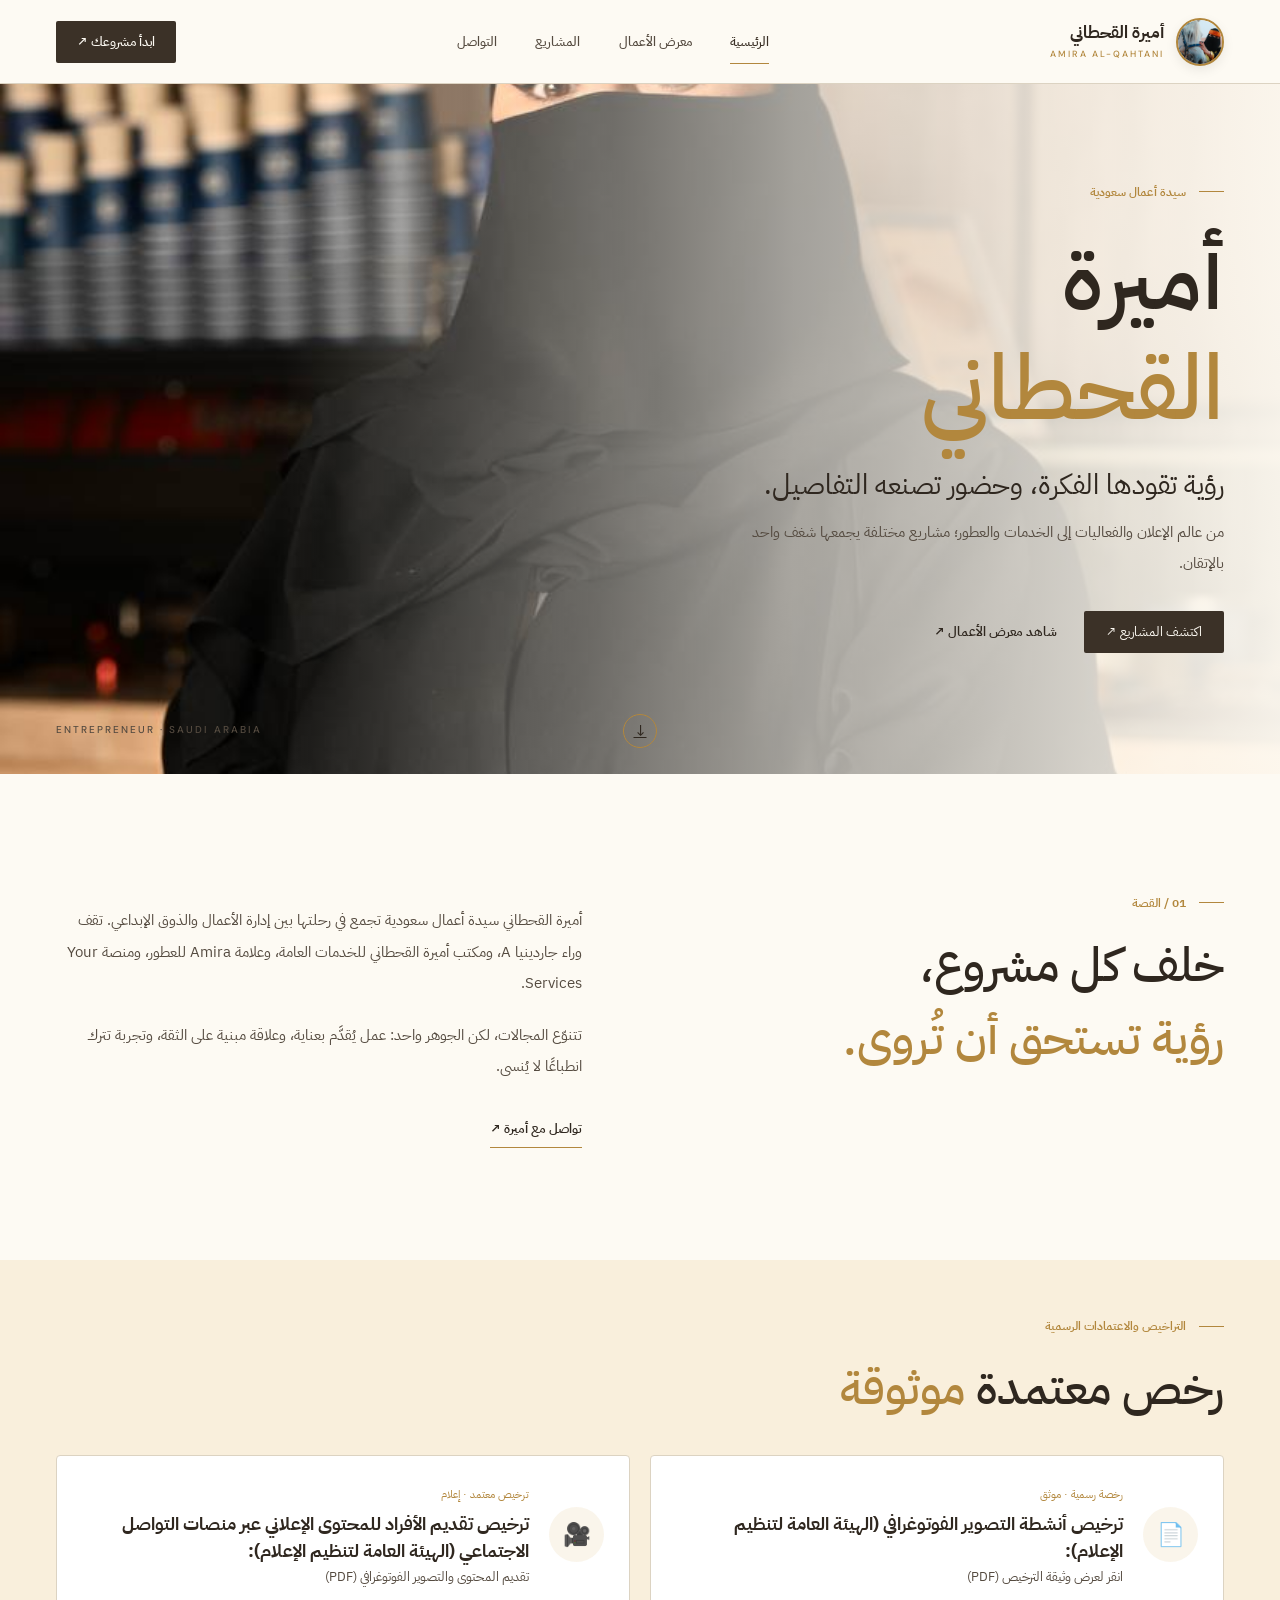
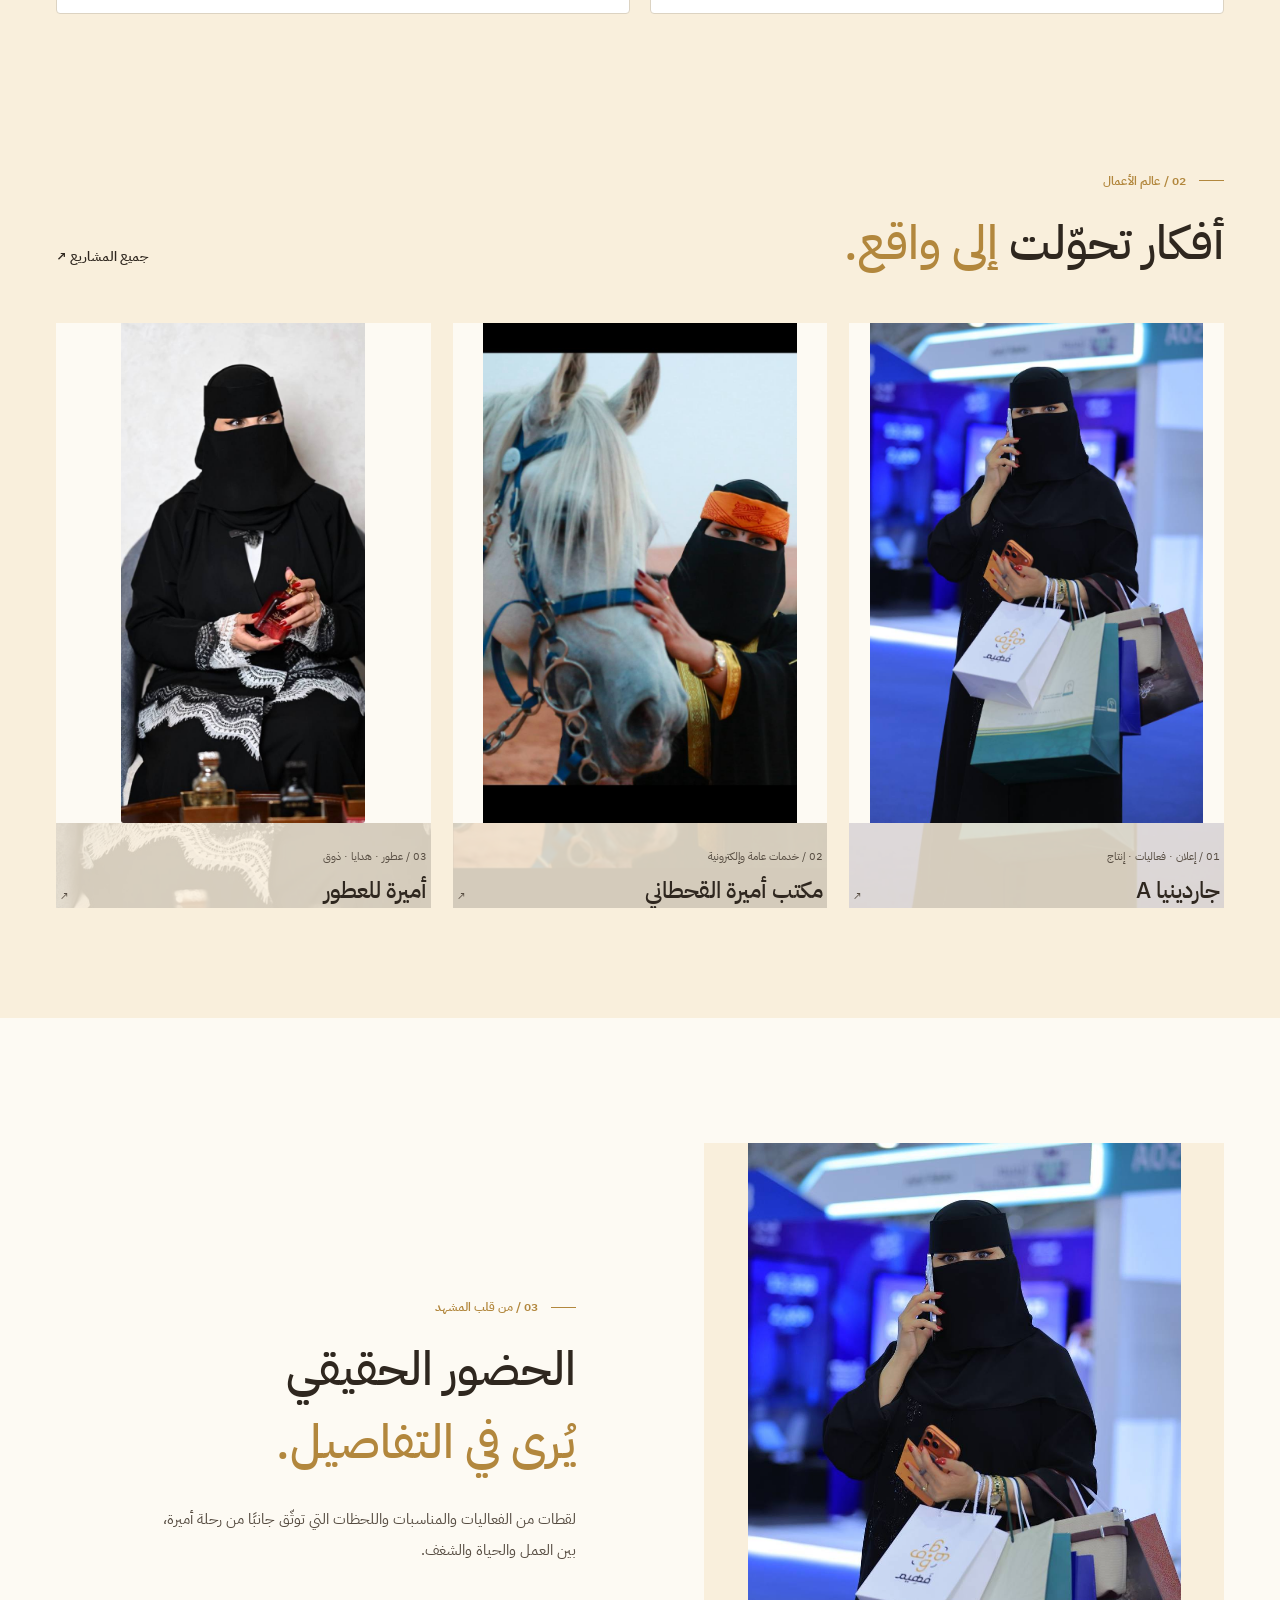
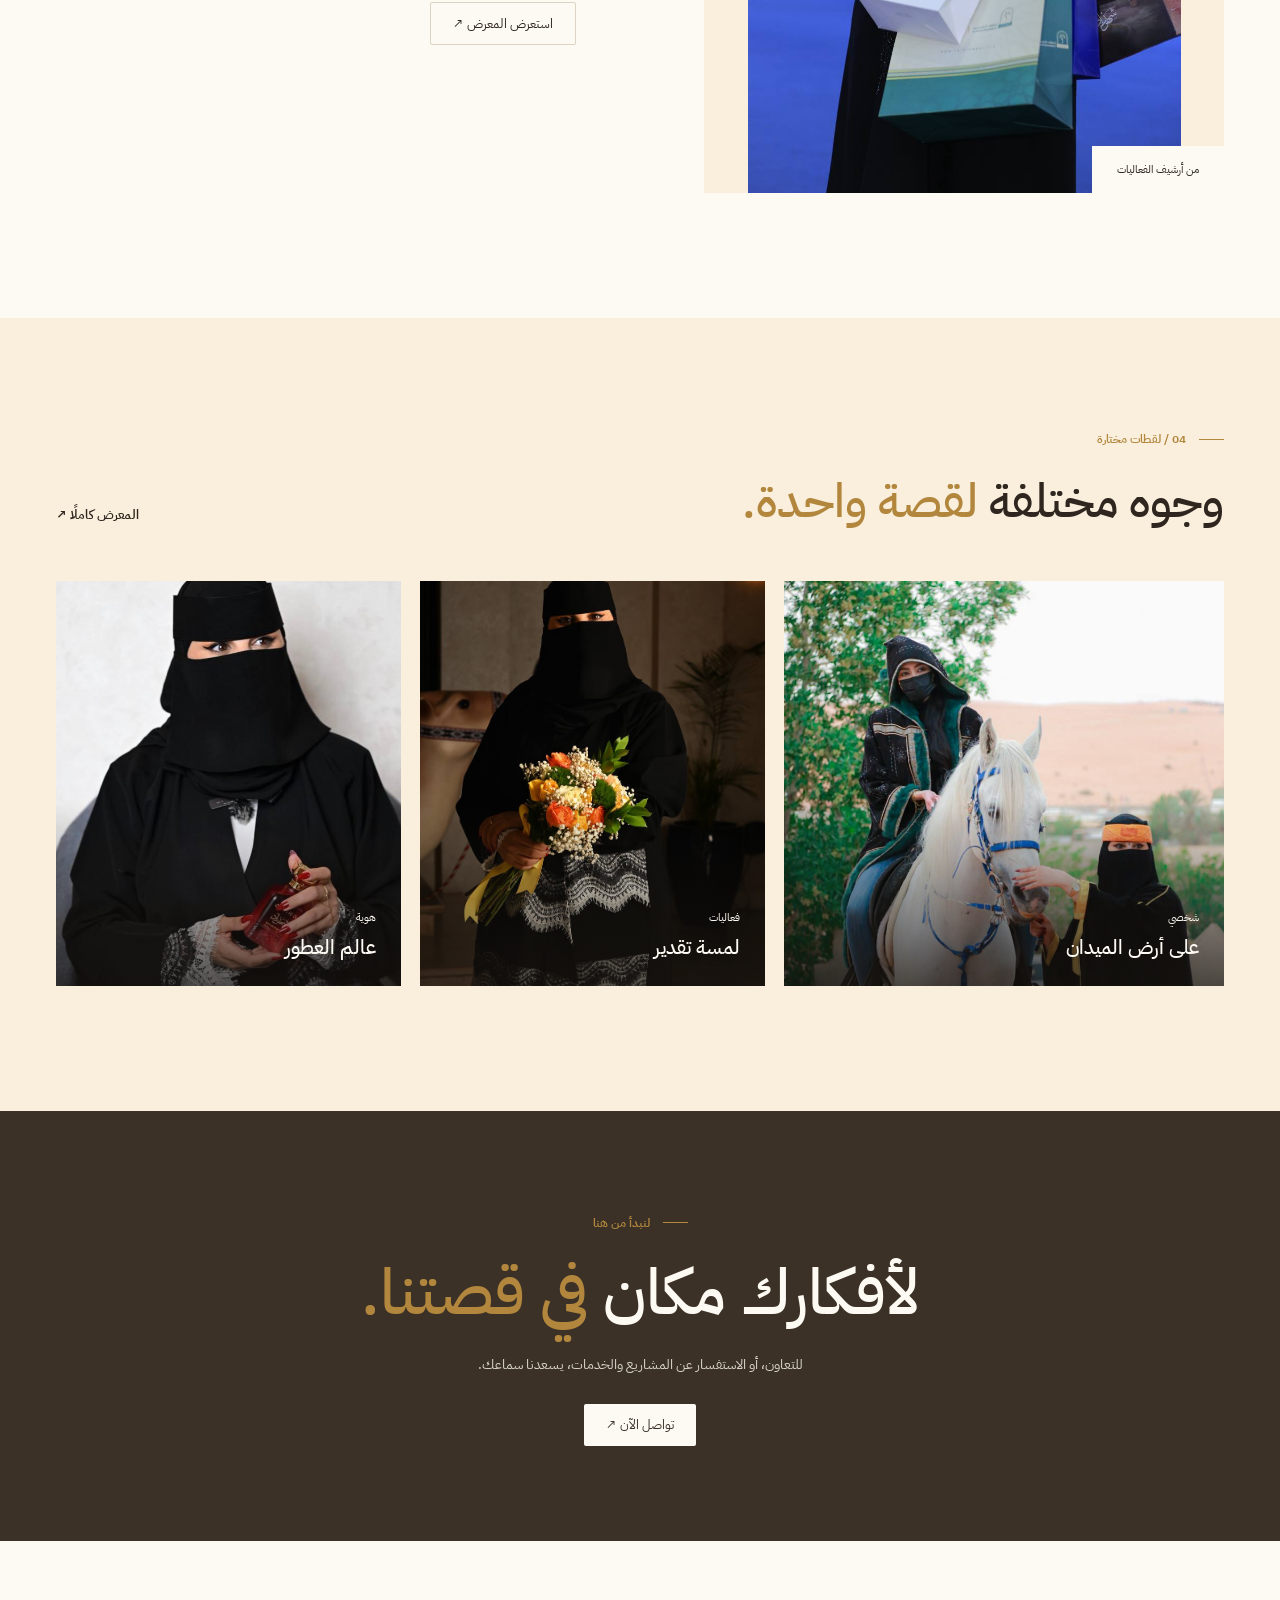
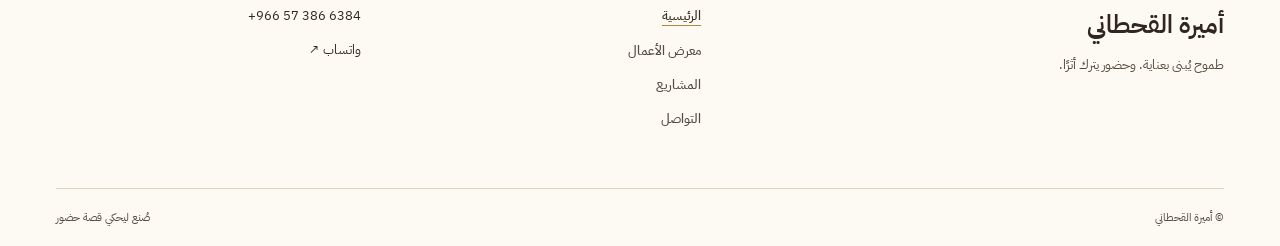
==== commit cf075b64: "Add icons to links and improve HTML structure" ====
--- a/index.html
+++ b/index.html
@@ -21,8 +21,8 @@
     <link href="https://fonts.googleapis.com/css2?family=DM+Sans:wght@400;500;600;700&family=IBM+Plex+Sans+Arabic:wght@300;400;500;600;700&display=swap" rel="stylesheet">
     <link rel="stylesheet" href="styles.css">
     <script defer src="script.js"></script>
-  </head>
-  <body>
+ </head>
+ <body>
     <div class="site-shell">
       <header class="site-header">
         <div class="site-header-inner wrap">
@@ -39,7 +39,7 @@
             <a href="ventures.html" class="">المشاريع</a>
             <a href="contact.html" class="">التواصل</a>
           </nav>
-          <a class="btn header-contact" href="contact.html">ابدأ مشروعك </a>
+          <a class="btn header-contact" href="contact.html">ابدأ مشروعك ↗</a>
           <button class="menu-button" aria-label="فتح القائمة">☰</button>
         </div>
         <nav class="mobile-nav">
@@ -62,14 +62,15 @@
               <p class="hero-intro">رؤية تقودها الفكرة، وحضور تصنعه التفاصيل.</p>
               <p class="hero-sub">من عالم الإعلان والفعاليات إلى الخدمات والعطور؛ مشاريع مختلفة يجمعها شغف واحد بالإتقان.</p>
               <div class="hero-actions">
-                <a class="btn" href="ventures.html">اكتشف المشاريع </a>
-                <a class="text-link" href="gallery.html">شاهد معرض الأعمال </a>
+                <a class="btn" href="ventures.html">اكتشف المشاريع ↗</a>
+                <a class="text-link" href="gallery.html">شاهد معرض الأعمال ↗</a>
               </div>
             </div>
             <span class="hero-aside">ENTREPRENEUR · SAUDI ARABIA</span>
           </div>
           <a class="hero-scroll" href="#about">↓</a>
         </section>
+
         <section class="intro-section" id="about">
           <div class="wrap intro-grid">
             <div>
@@ -82,11 +83,48 @@
             </div>
             <div class="intro-text">
               <p>أميرة القحطاني سيدة أعمال سعودية تجمع في رحلتها بين إدارة الأعمال والذوق الإبداعي. تقف وراء جاردينيا A، ومكتب أميرة القحطاني للخدمات العامة، وعلامة Amira للعطور، ومنصة Your Services.</p>
-              <p>تتنوّع المجالات، لكن الجوهر واحد: عمل يُقدَّم بعناية، وعلاقة مبنية على الثقة، وتجربة تترك انطباعًا لا يُنسى.</p>
+              <p>تتنوّع المجالات، لكن الجوهر واحد: عمل يُقدَّم بعناية، وعلاقة مبنية على الثقة، وتجربة تترك انطباعًا لا يُنسى.</p>
               <a class="underlined-link" href="contact.html">تواصل مع أميرة ↗</a>
             </div>
           </div>
         </section>
+
+        <!-- قسم التراخيص الرسمية المعتمدة (مربعين بملفات PDF) -->
+        <section class="block" style="background:var(--sand); padding: 50px 0;">
+          <div class="wrap">
+            <div class="section-heading" style="margin-bottom: 30px;">
+              <div>
+                <span class="eyebrow"><span class="eyebrow-line"></span>التراخيص والاعتمادات الرسمية</span>
+                <h2>رخص معتمدة <span style="color:var(--gold);">موثوقة</span></h2>
+              </div>
+            </div>
+            <div style="display: grid; grid-template-columns: repeat(auto-fit, minmax(280px, 1fr)); gap: 20px;">
+              <!-- رخصة الوساطة العقارية (فال) وتراخيص التصوير -->
+              <a href="media/الهيية العامة لتنظيم الاعلام 1.pdf" target="_blank" rel="noopener" class="venture-tile" style="background:var(--card); border:1px solid var(--border); padding:25px; border-radius:4px; display:flex; align-items:center; gap:20px; text-decoration:none; color:var(--foreground); transition:0.3s;">
+                <div style="width:55px; height:55px; background:rgba(217,190,122,0.15); border-radius:50%; display:grid; place-items:center; color:var(--gold); font-size:1.4rem; flex-shrink:0;">
+                  📄
+                </div>
+                <div>
+                  <span style="font-size:11px; color:var(--gold);">رخصة رسمية · موثق</span>
+                  <h3 style="font-size:18px; margin:5px 0 0;">ترخيص أنشطة التصوير الفوتوغرافي (الهيئة العامة لتنظيم الإعلام):</h3>
+                  <small style="color:var(--ink-soft);">انقر لعرض وثيقة الترخيص (PDF)</small>
+                </div>
+              </a>
+              <!-- رخصة الإعلام وتقديم المحتوى الإعلامي والتصوير -->
+              <a href="media/الهيية العامة لتنظيم الاعلام.pdf" target="_blank" rel="noopener" class="venture-tile" style="background:var(--card); border:1px solid var(--border); padding:25px; border-radius:4px; display:flex; align-items:center; gap:20px; text-decoration:none; color:var(--foreground); transition:0.3s;">
+                <div style="width:55px; height:55px; background:rgba(217,190,122,0.15); border-radius:50%; display:grid; place-items:center; color:var(--gold); font-size:1.4rem; flex-shrink:0;">
+                  🎥
+                </div>
+                <div>
+                  <span style="font-size:11px; color:var(--gold);">ترخيص معتمد · إعلام</span>
+                  <h3 style="font-size:18px; margin:5px 0 0;"> ترخيص تقديم الأفراد للمحتوى الإعلاني عبر منصات التواصل الاجتماعي (الهيئة العامة لتنظيم الإعلام): </h3>
+                  <small style="color:var(--ink-soft);">تقديم المحتوى والتصوير الفوتوغرافي (PDF)</small>
+                </div>
+              </a>
+            </div>
+          </div>
+        </section>
+
         <section class="ventures-section">
           <div class="wrap">
             <div class="section-heading">
@@ -97,42 +135,46 @@
                   <h2>أفكار تحوّلت <em>إلى واقع.</em>
                   </h2>
                 </div>
-                <a class="text-link" href="ventures.html">جميع المشاريع </a>
+                <a class="text-link" href="ventures.html">جميع المشاريع ↗</a>
               </div>
               <div class="venture-grid">
-                <a href="ventures.html#gardenia" class="venture-tile">
-                  <div class="venture-image">
+                <a href="ventures.html#gardenia" class="venture-tile" style="position:relative; overflow:hidden;">
+                  <div style="position:absolute; inset:0; background-image:url('media/5911529966619268096_121.jpg'); background-size:cover; background-position:center; opacity:0.15; z-index:0;"></div>
+                  <div class="venture-image" style="position:relative; z-index:1;">
                     <img src="media/5911529966619268096_121.jpg" alt="جاردينيا A">
                   </div>
-                  <div class="venture-info">
+                  <div class="venture-info" style="position:relative; z-index:1;">
                     <span>01 / إعلان · فعاليات · إنتاج</span>
                     <h3>جاردينيا A</h3>
-                    <span style="position:absolute;left:4px;bottom:3px"></span>
+                    <span style="position:absolute;left:4px;bottom:3px">↗</span>
                   </div>
                 </a>
-                <a href="ventures.html#office" class="venture-tile">
-                  <div class="venture-image">
+                <a href="ventures.html#office" class="venture-tile" style="position:relative; overflow:hidden;">
+                  <div style="position:absolute; inset:0; background-image:url('media/5911529966619268092_121.jpg'); background-size:cover; background-position:center; opacity:0.15; z-index:0;"></div>
+                  <div class="venture-image" style="position:relative; z-index:1;">
                     <img src="media/5911529966619268092_121.jpg" alt="مكتب أميرة القحطاني">
                   </div>
-                  <div class="venture-info">
+                  <div class="venture-info" style="position:relative; z-index:1;">
                     <span>02 / خدمات عامة وإلكترونية</span>
                     <h3>مكتب أميرة القحطاني</h3>
-                    <span style="position:absolute;left:4px;bottom:3px"></span>
+                    <span style="position:absolute;left:4px;bottom:3px">↗</span>
                   </div>
                 </a>
-                <a href="ventures.html#perfume" class="venture-tile">
-                  <div class="venture-image">
+                <a href="ventures.html#perfume" class="venture-tile" style="position:relative; overflow:hidden;">
+                  <div style="position:absolute; inset:0; background-image:url('media/5911529966619268102_121.jpg'); background-size:cover; background-position:center; opacity:0.15; z-index:0;"></div>
+                  <div class="venture-image" style="position:relative; z-index:1;">
                     <img src="media/5911529966619268102_121.jpg" alt="أميرة للعطور">
                   </div>
-                  <div class="venture-info">
+                  <div class="venture-info" style="position:relative; z-index:1;">
                     <span>03 / عطور · هدايا · ذوق</span>
                     <h3>أميرة للعطور</h3>
-                    <span style="position:absolute;left:4px;bottom:3px"></span>
+                    <span style="position:absolute;left:4px;bottom:3px">↗</span>
                   </div>
                 </a>
               </div>
             </div>
           </section>
+
           <section class="feature-section">
             <div class="wrap feature-grid">
               <div class="feature-image">
@@ -147,10 +189,11 @@
                   <em>يُرى في التفاصيل.</em>
                 </h2>
                 <p>لقطات من الفعاليات والمناسبات واللحظات التي توثّق جانبًا من رحلة أميرة، بين العمل والحياة والشغف.</p>
-                <a class="btn btn-outline" href="gallery.html">استعرض المعرض </a>
+                <a class="btn btn-outline" href="gallery.html">استعرض المعرض ↗</a>
               </div>
             </div>
           </section>
+
           <section class="moments-section">
             <div class="wrap">
               <div class="section-heading">
@@ -188,6 +231,7 @@
                 </div>
               </div>
             </section>
+
             <section class="closing-band">
               <div class="wrap closing-content">
                 <span class="eyebrow">
@@ -214,7 +258,7 @@
                 </div>
                 <div class="footer-contact">
                   <a href="tel:+966573866384" dir="ltr">+966 57 386 6384</a>
-                  <a href="https://wa.me/966573866384">واتساب </a>
+                  <a href="https://wa.me/966573866384">واتساب ↗</a>
                 </div>
               </div>
               <div class="wrap footer-bottom">
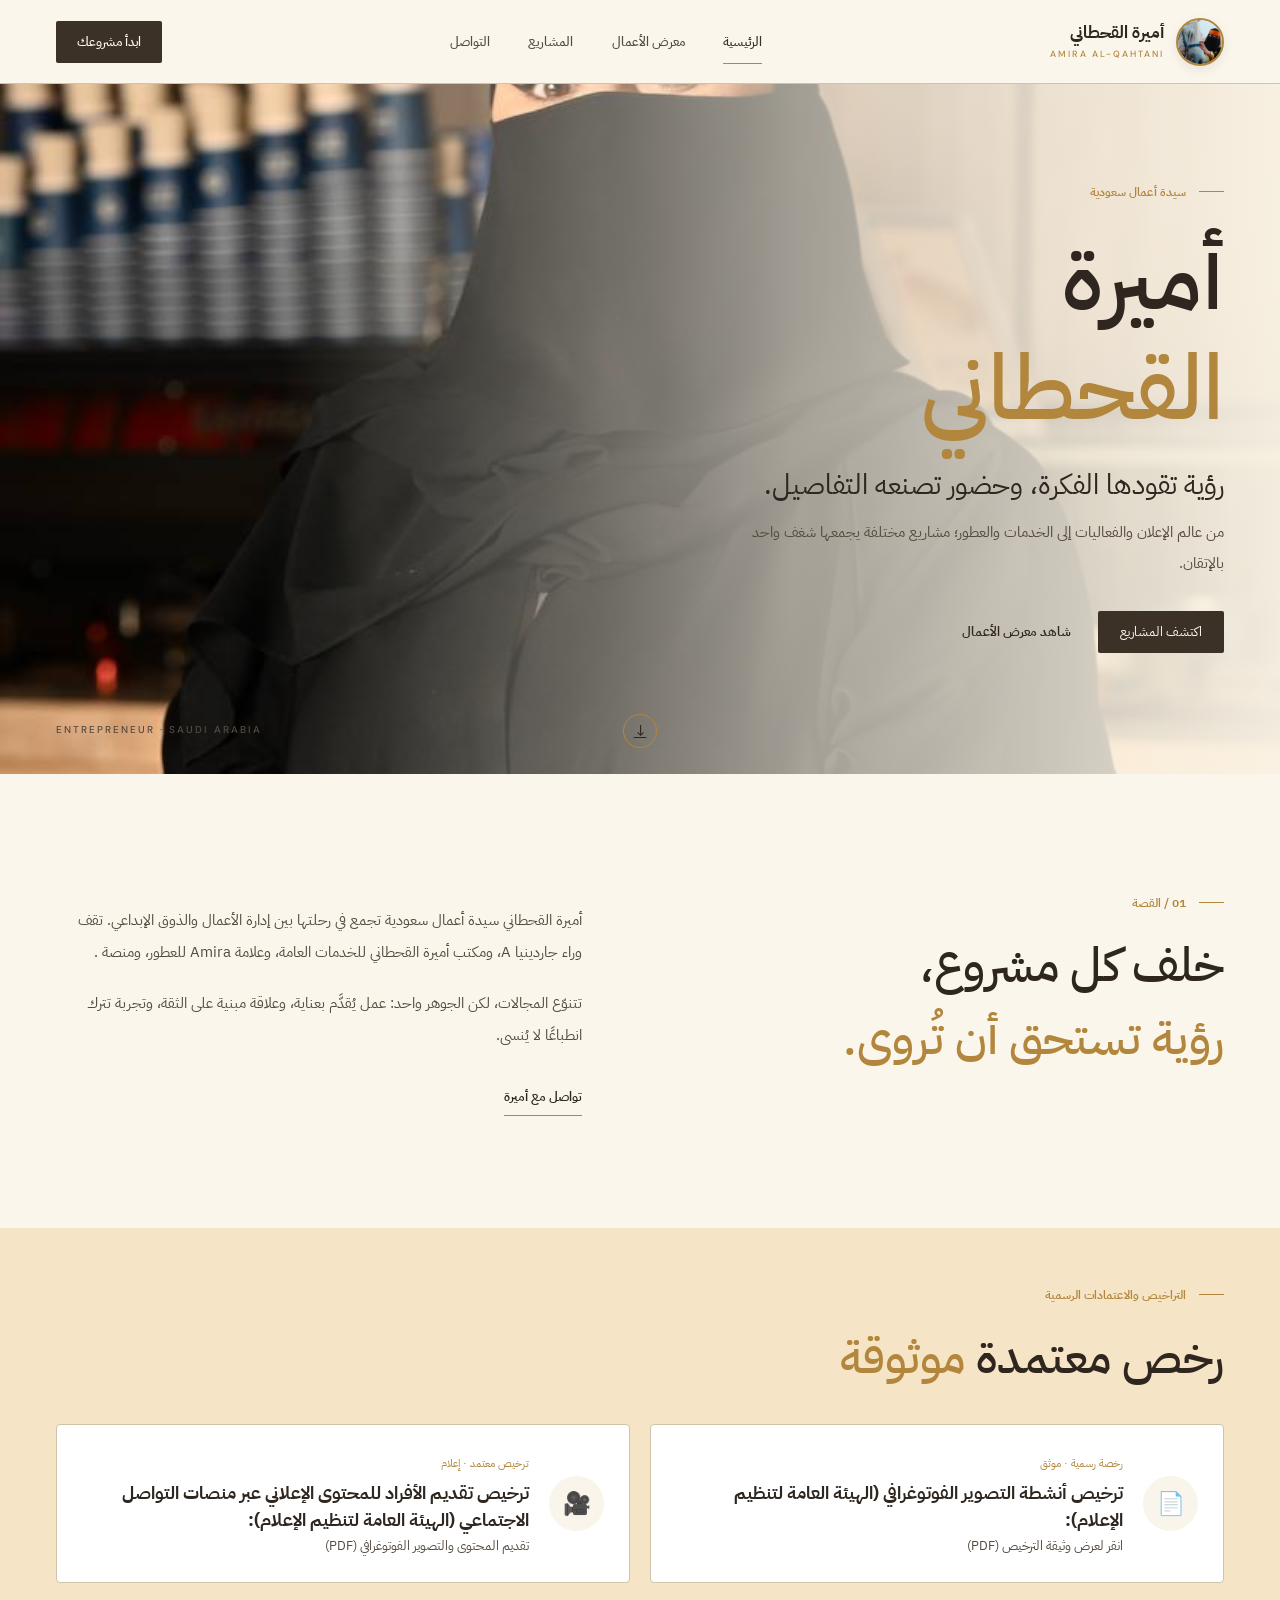
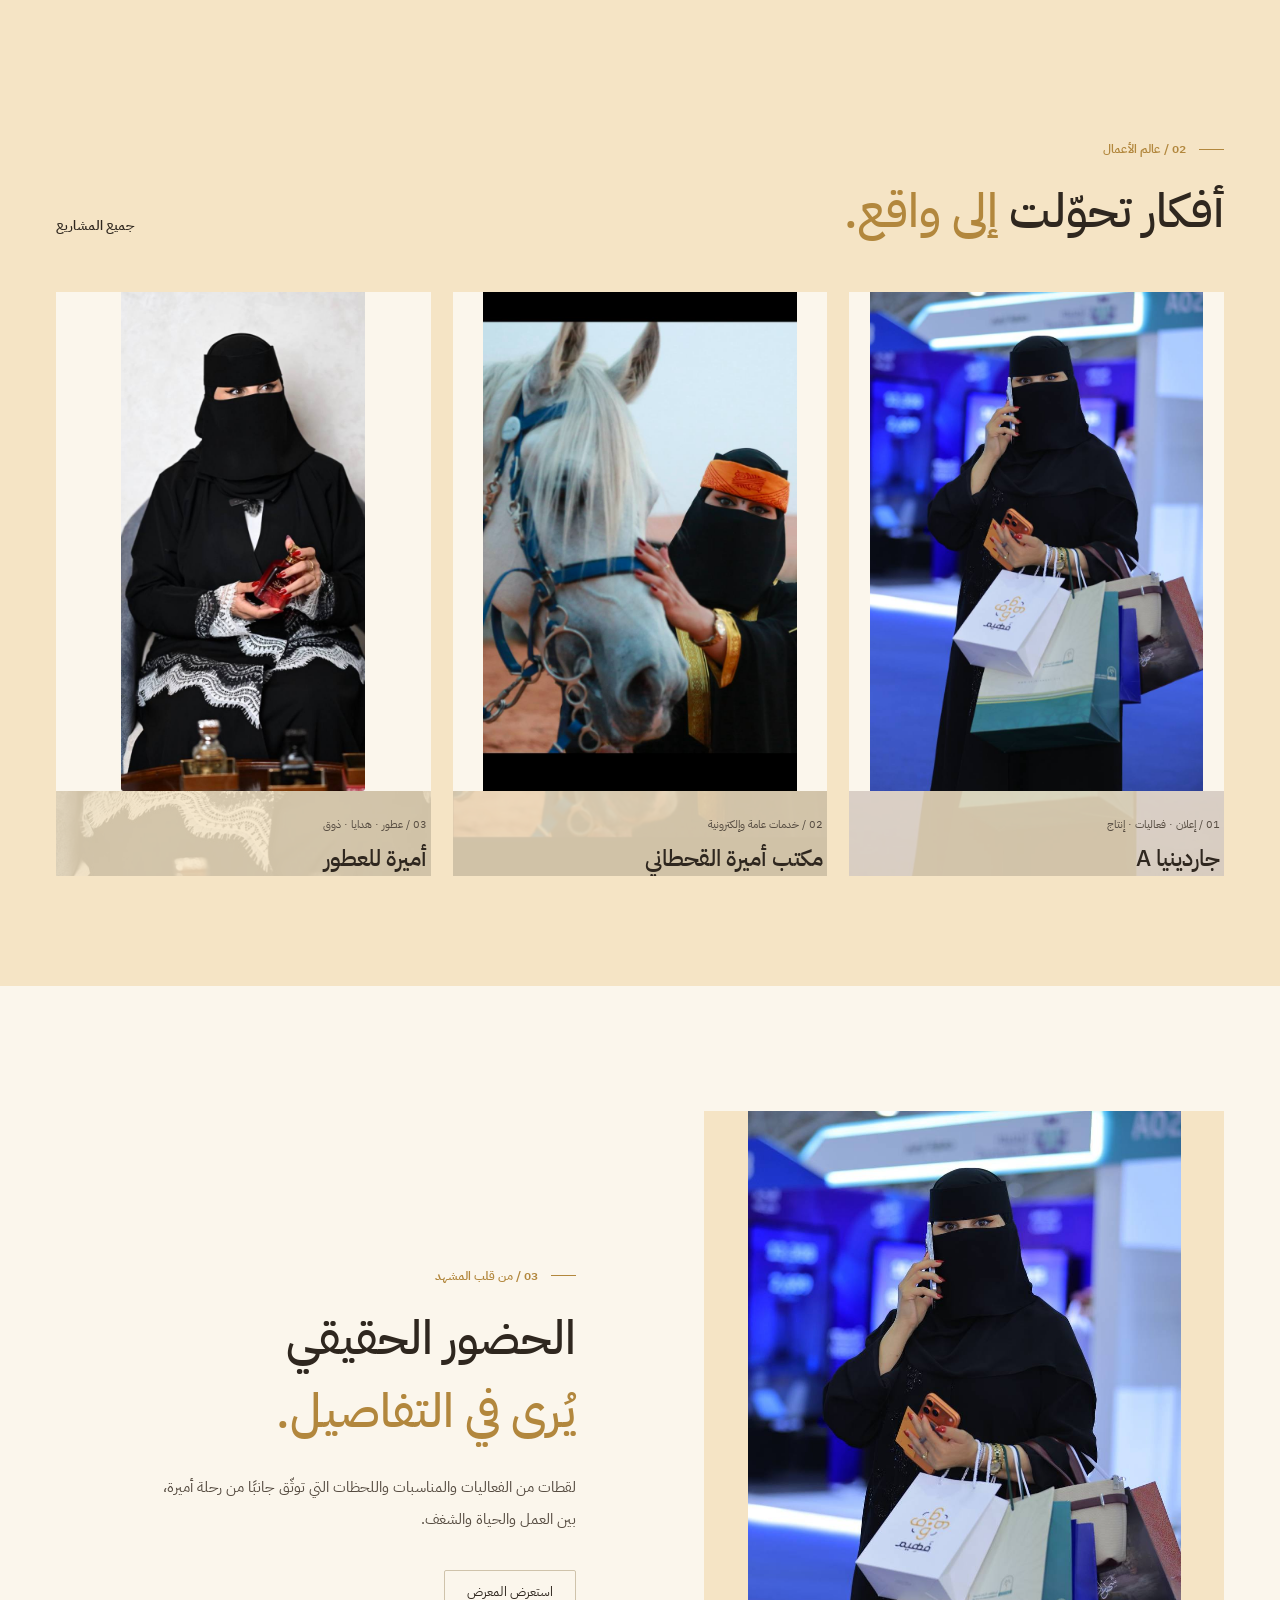
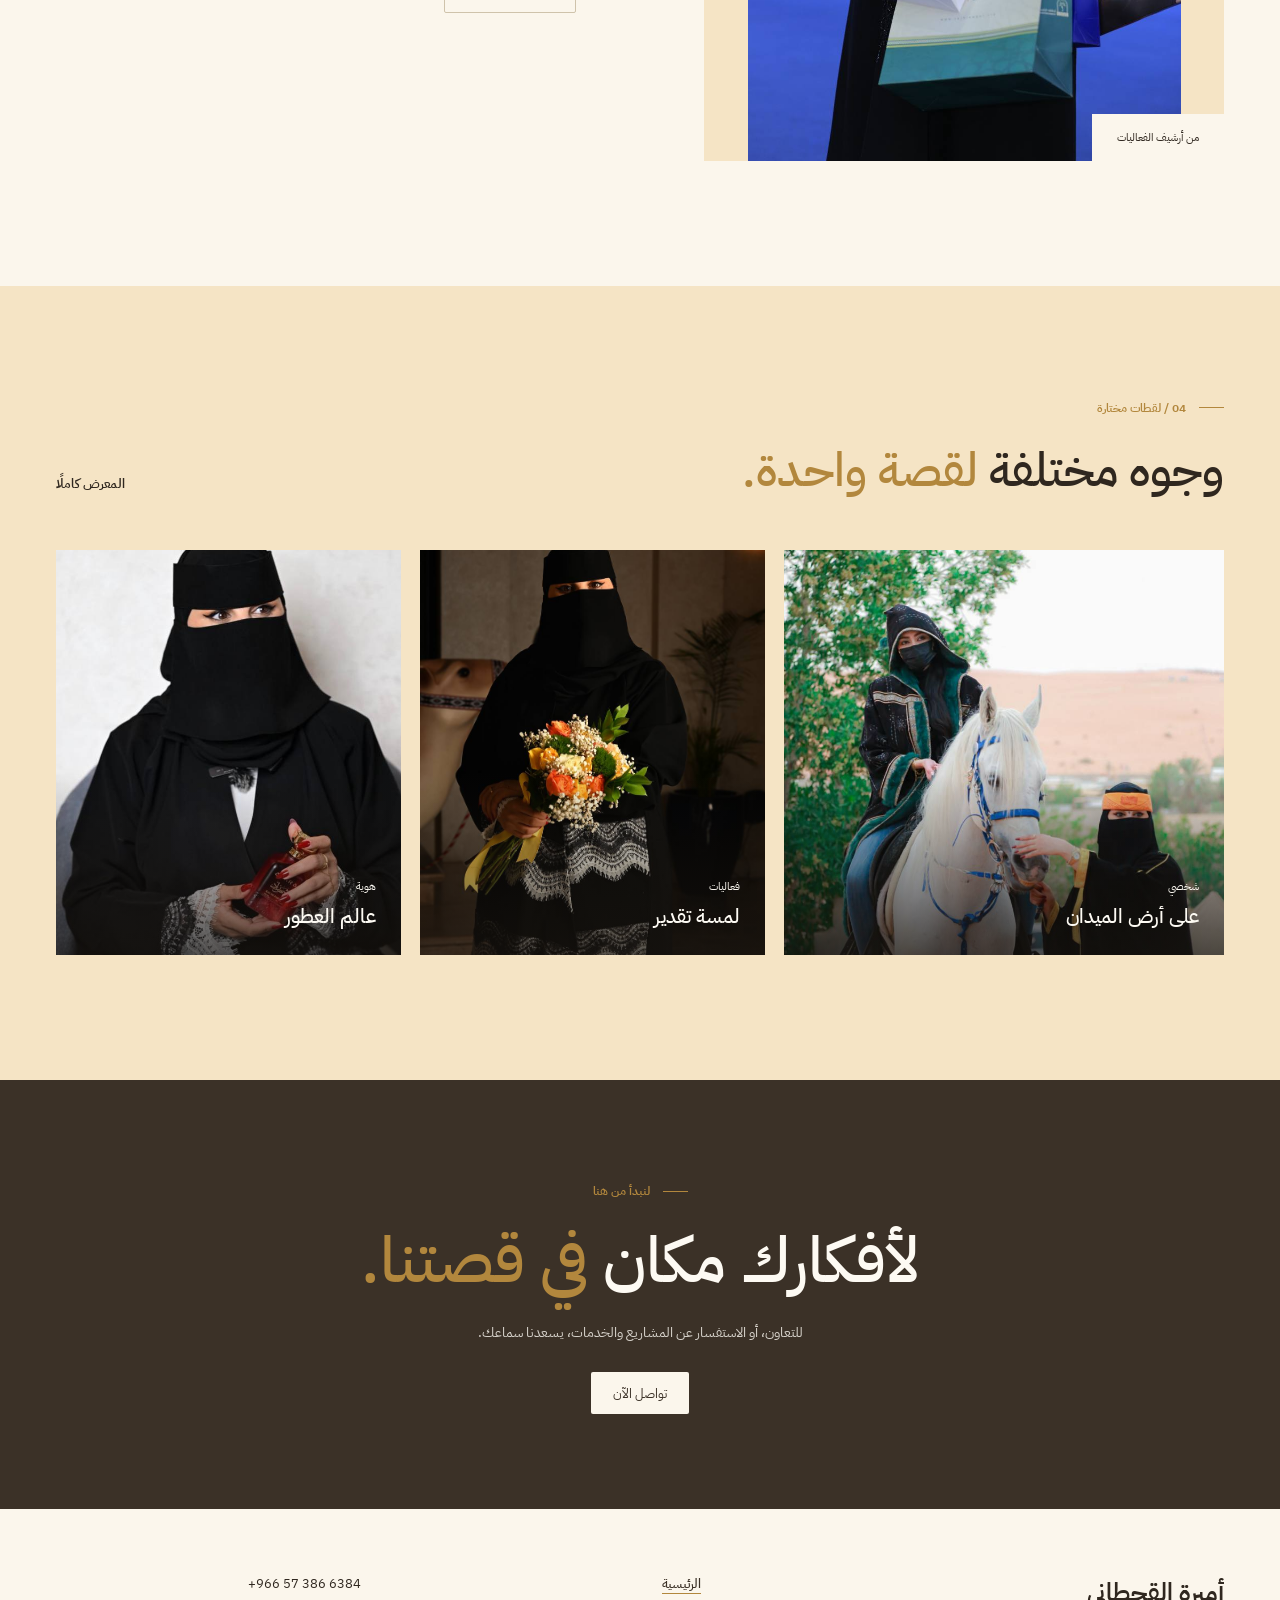
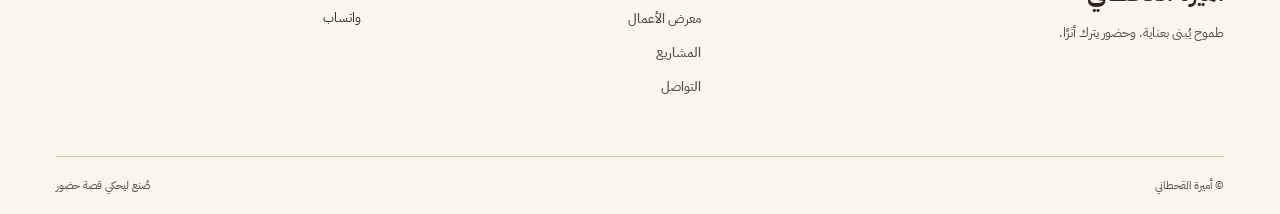
==== commit 736ff9f1: "Update index.html" ====
--- a/index.html
+++ b/index.html
@@ -39,7 +39,7 @@
             <a href="ventures.html" class="">المشاريع</a>
             <a href="contact.html" class="">التواصل</a>
           </nav>
-          <a class="btn header-contact" href="contact.html">ابدأ مشروعك ↗</a>
+          <a class="btn header-contact" href="contact.html">ابدأ مشروعك </a>
           <button class="menu-button" aria-label="فتح القائمة">☰</button>
         </div>
         <nav class="mobile-nav">
@@ -62,8 +62,8 @@
               <p class="hero-intro">رؤية تقودها الفكرة، وحضور تصنعه التفاصيل.</p>
               <p class="hero-sub">من عالم الإعلان والفعاليات إلى الخدمات والعطور؛ مشاريع مختلفة يجمعها شغف واحد بالإتقان.</p>
               <div class="hero-actions">
-                <a class="btn" href="ventures.html">اكتشف المشاريع ↗</a>
-                <a class="text-link" href="gallery.html">شاهد معرض الأعمال ↗</a>
+                <a class="btn" href="ventures.html">اكتشف المشاريع </a>
+                <a class="text-link" href="gallery.html">شاهد معرض الأعمال </a>
               </div>
             </div>
             <span class="hero-aside">ENTREPRENEUR · SAUDI ARABIA</span>
@@ -82,9 +82,9 @@
               </h2>
             </div>
             <div class="intro-text">
-              <p>أميرة القحطاني سيدة أعمال سعودية تجمع في رحلتها بين إدارة الأعمال والذوق الإبداعي. تقف وراء جاردينيا A، ومكتب أميرة القحطاني للخدمات العامة، وعلامة Amira للعطور، ومنصة Your Services.</p>
+              <p>أميرة القحطاني سيدة أعمال سعودية تجمع في رحلتها بين إدارة الأعمال والذوق الإبداعي. تقف وراء جاردينيا A، ومكتب أميرة القحطاني للخدمات العامة، وعلامة Amira للعطور، ومنصة  .</p>
               <p>تتنوّع المجالات، لكن الجوهر واحد: عمل يُقدَّم بعناية، وعلاقة مبنية على الثقة، وتجربة تترك انطباعًا لا يُنسى.</p>
-              <a class="underlined-link" href="contact.html">تواصل مع أميرة ↗</a>
+              <a class="underlined-link" href="contact.html">تواصل مع أميرة </a>
             </div>
           </div>
         </section>
@@ -135,7 +135,7 @@
                   <h2>أفكار تحوّلت <em>إلى واقع.</em>
                   </h2>
                 </div>
-                <a class="text-link" href="ventures.html">جميع المشاريع ↗</a>
+                <a class="text-link" href="ventures.html">جميع المشاريع </a>
               </div>
               <div class="venture-grid">
                 <a href="ventures.html#gardenia" class="venture-tile" style="position:relative; overflow:hidden;">
@@ -146,7 +146,7 @@
                   <div class="venture-info" style="position:relative; z-index:1;">
                     <span>01 / إعلان · فعاليات · إنتاج</span>
                     <h3>جاردينيا A</h3>
-                    <span style="position:absolute;left:4px;bottom:3px">↗</span>
+                    <span style="position:absolute;left:4px;bottom:3px"></ span>
                   </div>
                 </a>
                 <a href="ventures.html#office" class="venture-tile" style="position:relative; overflow:hidden;">
@@ -157,7 +157,7 @@
                   <div class="venture-info" style="position:relative; z-index:1;">
                     <span>02 / خدمات عامة وإلكترونية</span>
                     <h3>مكتب أميرة القحطاني</h3>
-                    <span style="position:absolute;left:4px;bottom:3px">↗</span>
+                    <span style="position:absolute;left:4px;bottom:3px"></span>
                   </div>
                 </a>
                 <a href="ventures.html#perfume" class="venture-tile" style="position:relative; overflow:hidden;">
@@ -168,7 +168,7 @@
                   <div class="venture-info" style="position:relative; z-index:1;">
                     <span>03 / عطور · هدايا · ذوق</span>
                     <h3>أميرة للعطور</h3>
-                    <span style="position:absolute;left:4px;bottom:3px">↗</span>
+                    <span style="position:absolute;left:4px;bottom:3px"></span>
                   </div>
                 </a>
               </div>
@@ -189,7 +189,7 @@
                   <em>يُرى في التفاصيل.</em>
                 </h2>
                 <p>لقطات من الفعاليات والمناسبات واللحظات التي توثّق جانبًا من رحلة أميرة، بين العمل والحياة والشغف.</p>
-                <a class="btn btn-outline" href="gallery.html">استعرض المعرض ↗</a>
+                <a class="btn btn-outline" href="gallery.html">استعرض المعرض </a>
               </div>
             </div>
           </section>
@@ -204,7 +204,7 @@
                     <h2>وجوه مختلفة <em>لقصة واحدة.</em>
                     </h2>
                   </div>
-                  <a class="text-link" href="gallery.html">المعرض كاملًا ↗</a>
+                  <a class="text-link" href="gallery.html">المعرض كاملًا </a>
                 </div>
                 <div class="moments-grid">
                   <a class="moment moment-0" href="gallery.html">
@@ -240,7 +240,7 @@
                   <h2>لأفكارك مكان <em>في قصتنا.</em>
                   </h2>
                   <p>للتعاون، أو الاستفسار عن المشاريع والخدمات، يسعدنا سماعك.</p>
-                  <a class="btn" href="contact.html">تواصل الآن ↗</a>
+                  <a class="btn" href="contact.html">تواصل الآن </a>
                 </div>
               </section>
             </main>
@@ -258,7 +258,7 @@
                 </div>
                 <div class="footer-contact">
                   <a href="tel:+966573866384" dir="ltr">+966 57 386 6384</a>
-                  <a href="https://wa.me/966573866384">واتساب ↗</a>
+                  <a href="https://wa.me/966573866384">واتساب </a>
                 </div>
               </div>
               <div class="wrap footer-bottom">
--- a/styles.css
+++ b/styles.css
@@ -1,13 +1,21 @@
-:root { --font-sans: "IBM Plex Sans Arabic", sans-serif; --font-latin: "DM Sans", sans-serif; --color-border: var(--border); --color-background: var(--background); --color-foreground: var(--foreground); }
+:root {
+  --font-sans: "IBM Plex Sans Arabic", sans-serif;
+  --font-latin: "DM Sans", sans-serif;
+  --color-border: var(--border);
+  --color-background: var(--background);
+  --color-foreground: var(--foreground);
+}
+
 :root {
   --radius: 0.25rem;
-  --ivory: oklch(0.985 0.01 85);
-  --sand: oklch(0.955 0.027 84);
+  --ivory: oklch(0.975 0.015 85);
+  /* زيادة درجة لون البيج لتكون أعمق وأوضح */
+  --sand: oklch(0.925 0.045 84);
   --ink-soft: oklch(0.42 0.022 70);
   --gold: oklch(0.65 0.105 78);
-  --hero-wash: oklch(0.982 0.012 85 / 96%);
-  --hero-wash-mid: oklch(0.982 0.012 85 / 64%);
-  --background: oklch(0.985 0.01 85);
+  --hero-wash: oklch(0.965 0.02 85 / 96%);
+  --hero-wash-mid: oklch(0.965 0.02 85 / 64%);
+  --background: oklch(0.975 0.015 85);
   --foreground: oklch(0.28 0.018 70);
   --card: oklch(1 0 0);
   --card-foreground: oklch(0.129 0.042 264.695);
@@ -15,16 +23,16 @@
   --popover-foreground: oklch(0.129 0.042 264.695);
   --primary: oklch(0.32 0.022 67);
   --primary-foreground: oklch(0.985 0.01 85);
-  --secondary: oklch(0.968 0.007 247.896);
+  --secondary: oklch(0.948 0.012 247.896);
   --secondary-foreground: oklch(0.208 0.042 265.755);
-  --muted: oklch(0.968 0.007 247.896);
+  --muted: oklch(0.948 0.012 247.896);
   --muted-foreground: oklch(0.52 0.019 72);
-  --accent: oklch(0.968 0.007 247.896);
+  --accent: oklch(0.948 0.012 247.896);
   --accent-foreground: oklch(0.208 0.042 265.755);
   --destructive: oklch(0.577 0.245 27.325);
   --destructive-foreground: oklch(0.984 0.003 247.858);
-  --border: oklch(0.87 0.025 83);
-  --input: oklch(0.87 0.025 83);
+  --border: oklch(0.82 0.035 83);
+  --input: oklch(0.82 0.035 83);
   --ring: oklch(0.65 0.105 78);
   --chart-1: oklch(0.646 0.222 41.116);
   --chart-2: oklch(0.6 0.118 184.704);
@@ -35,10 +43,34 @@
   --sidebar-foreground: oklch(0.129 0.042 264.695);
   --sidebar-primary: oklch(0.208 0.042 265.755);
   --sidebar-primary-foreground: oklch(0.984 0.003 247.858);
-  --sidebar-accent: oklch(0.968 0.007 247.896);
+  --sidebar-accent: oklch(0.948 0.012 247.896);
   --sidebar-accent-foreground: oklch(0.208 0.042 265.755);
-  --sidebar-border: oklch(0.929 0.013 255.508);
+  --sidebar-border: oklch(0.909 0.018 255.508);
   --sidebar-ring: oklch(0.704 0.04 256.788);
+}
+
+/* تنسيق وتضبيط أطر وأيقونات التراخيص وملفات البي دي اف والكاميرا لتبدو مرنة وغير مقصوصة */
+.license-card-icon {
+  width: 56px;
+  height: 56px;
+  background: linear-gradient(135deg, rgba(217, 190, 122, 0.25), rgba(217, 190, 122, 0.08));
+  border-radius: 12px;
+  display: flex;
+  align-items: center;
+  justify-content: center;
+  color: var(--gold);
+  font-size: 1.4rem;
+  flex-shrink: 0;
+  border: 1px solid var(--border);
+  box-sizing: border-box;
+  overflow: hidden;
+}
+
+.license-card-icon img {
+  width: 100%;
+  height: 100%;
+  object-fit: contain;
+  display: block;
 }
 
 body { background: var(--background); color: var(--foreground); font-family: "IBM Plex Sans Arabic", sans-serif; }
@@ -272,4 +304,4 @@
 *{box-sizing:border-box} a{color:inherit} .btn{display:inline-flex;align-items:center;justify-content:center;gap:8px;min-height:42px;padding:11px 22px;background:var(--primary);color:var(--primary-foreground);text-decoration:none;border-radius:2px;font-size:13px} .btn-outline{background:transparent;border:1px solid var(--border);color:var(--foreground)} .closing-band .btn{background:var(--ivory);color:var(--primary)} .nav-active{color:var(--primary)!important;border-bottom:1px solid var(--gold)} .gallery-item{border:0;cursor:pointer;text-align:right} .mobile-nav{display:none} .menu-button{border:0;background:none;font-size:24px;color:var(--foreground)} .filters button{border:0;padding:8px 16px;cursor:pointer;background:transparent;color:var(--foreground)} .filters button.active{background:var(--primary);color:var(--ivory)} .booking-panel button{border:0;cursor:pointer} .venture-row:nth-child(even) .venture-row-image{order:2} .venture-row-image img{object-fit:cover} @media(max-width:900px){.mobile-nav.open{display:flex}} @media(max-width:640px){.venture-row:nth-child(even) .venture-row-image{order:0}}
 
 .lightbox[hidden], .gallery-item[hidden], .form-confirm[hidden] { display: none !important; }
-@media (max-width: 640px) { .mobile-nav:not(.open) { display:none; } }+@media (max-width: 640px) { .mobile-nav:not(.open) { display:none; } }
